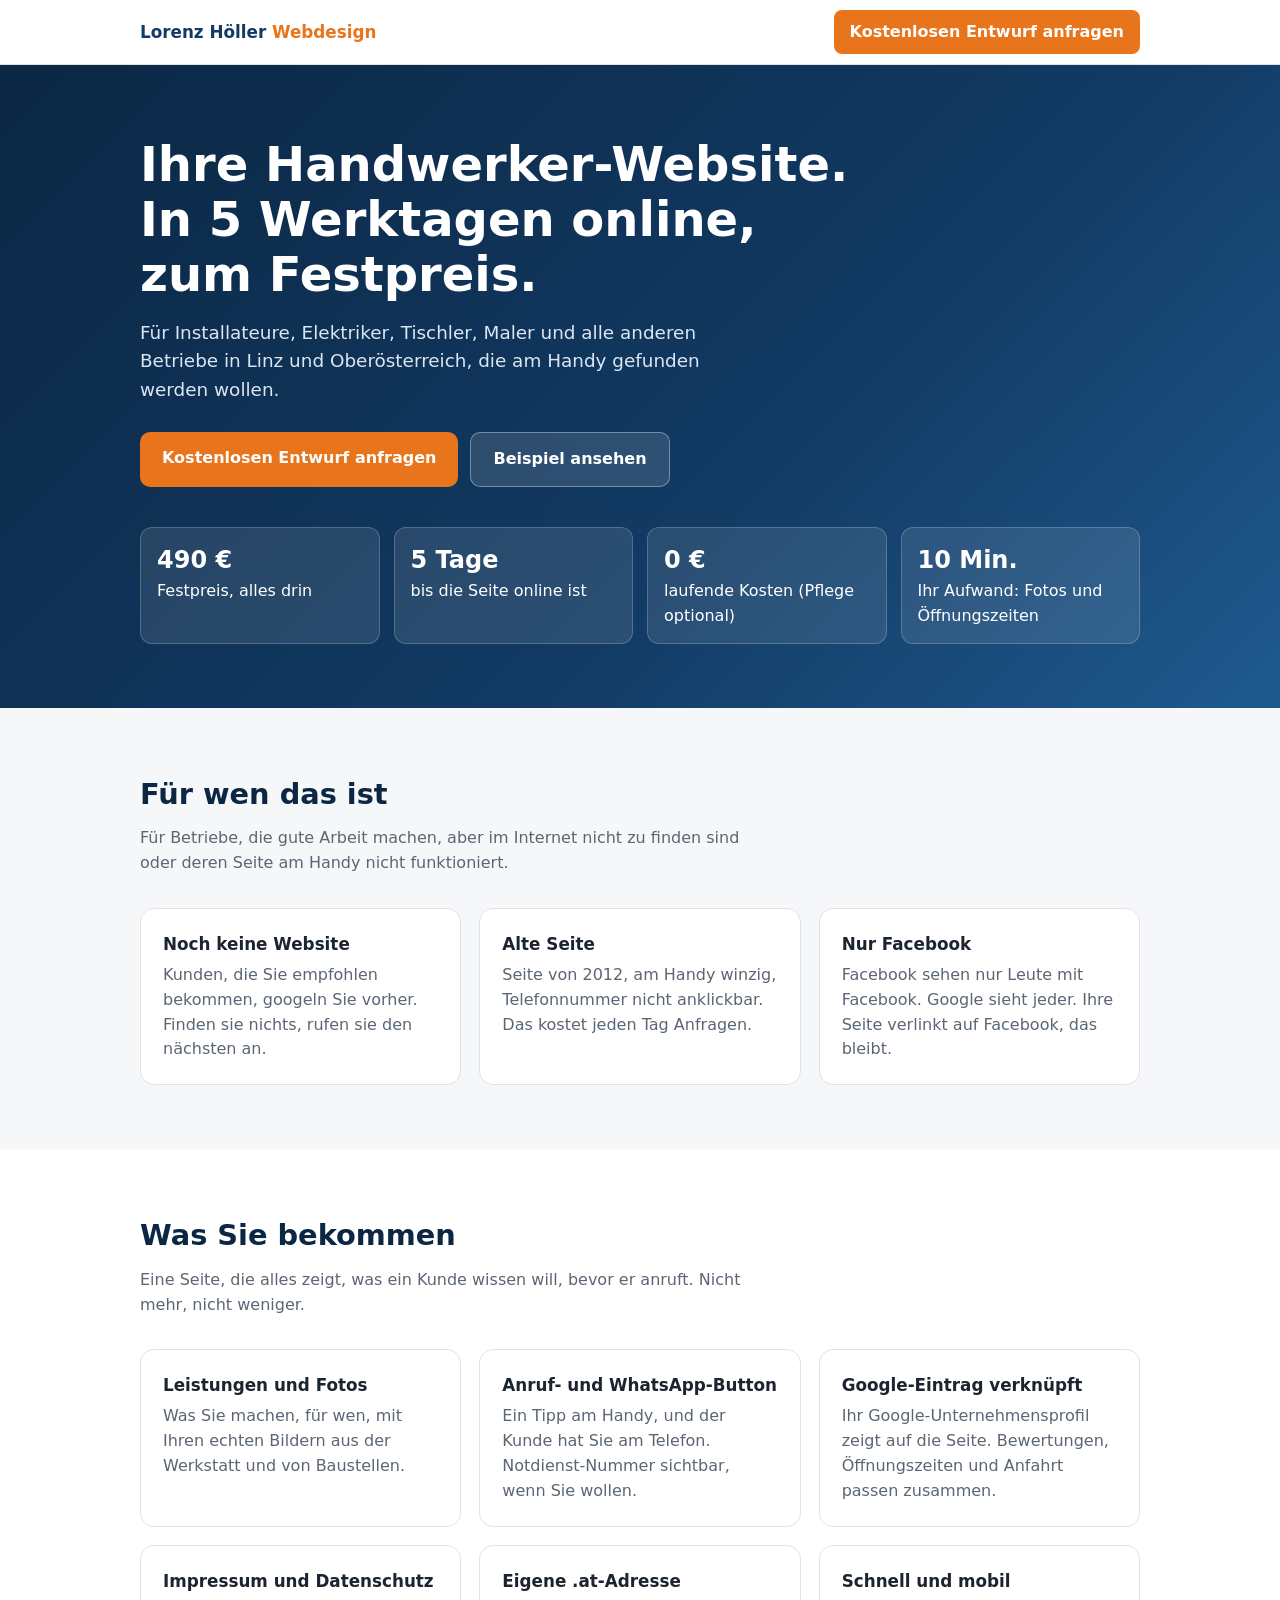
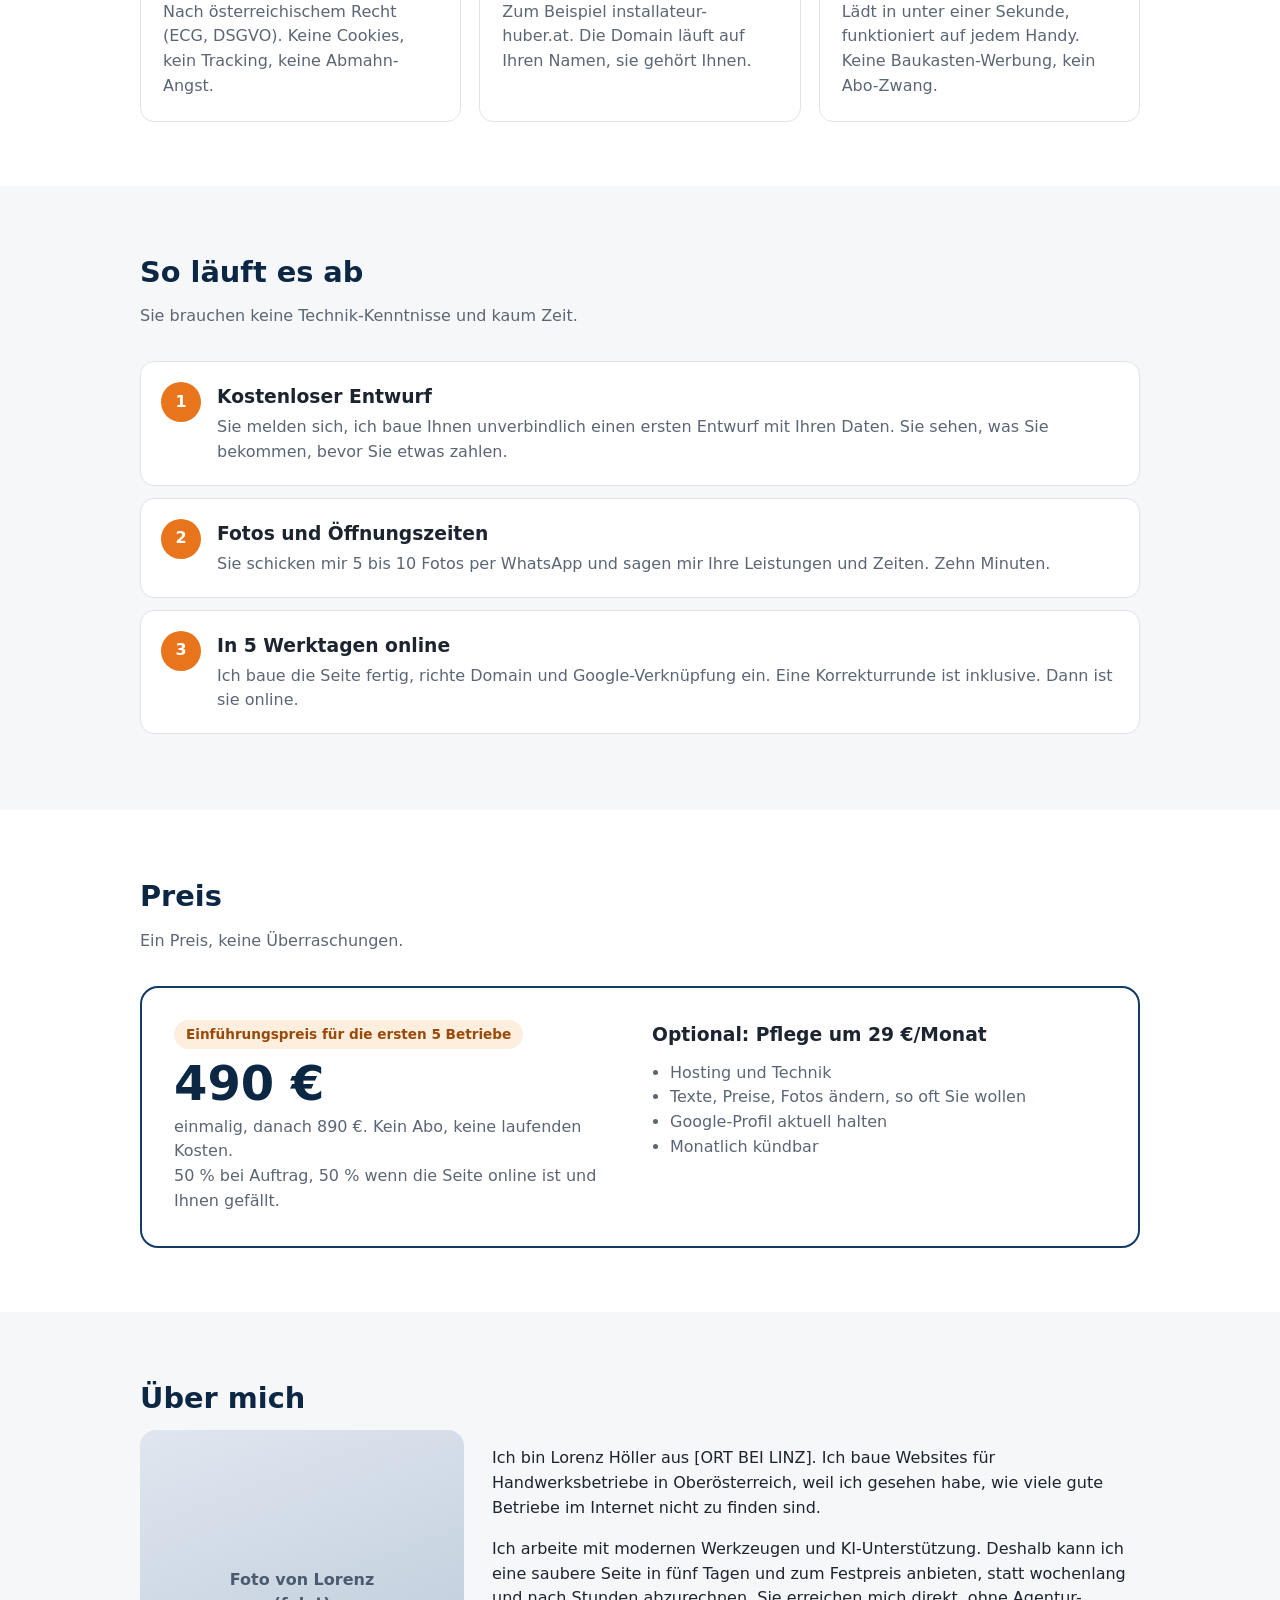
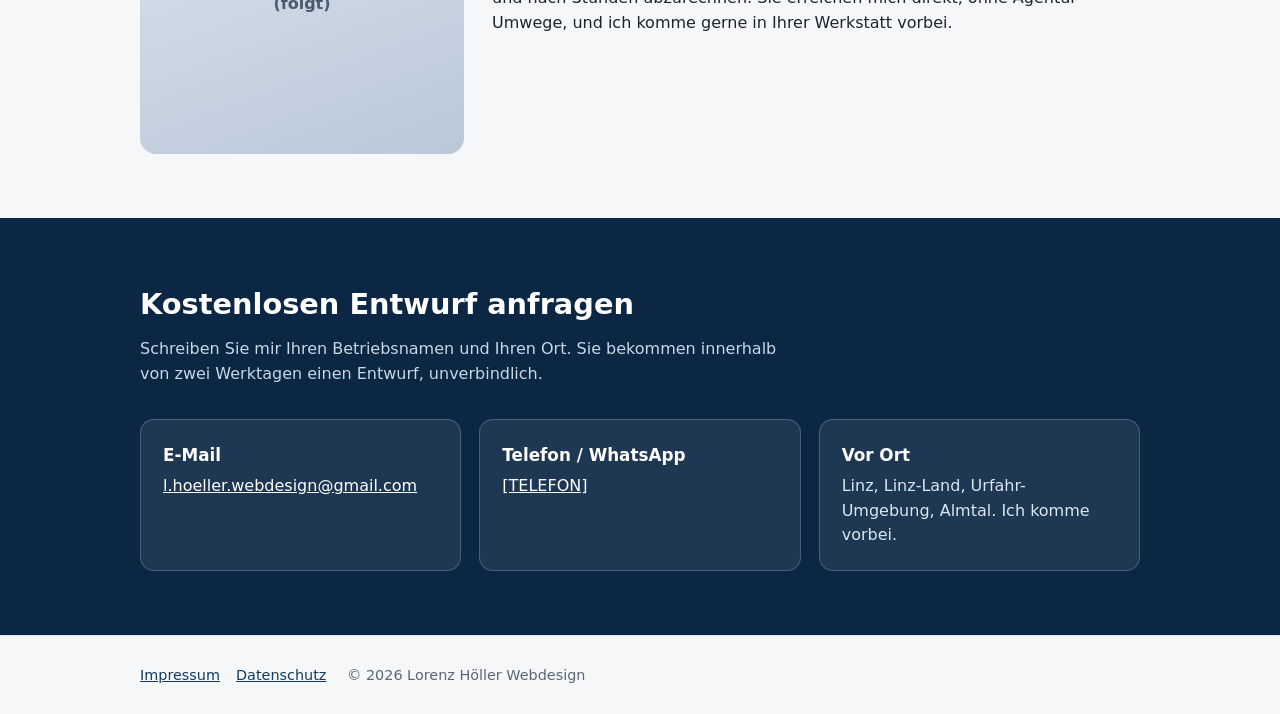
==== index.html @ 1385cad5 "Eigene Seite und Musterentwurf (Installateur) für GitHub Pages" ====
<!doctype html>
<html lang="de-AT">
<head>
<meta charset="utf-8">
<meta name="viewport" content="width=device-width, initial-scale=1">
<title>Lorenz Höller Webdesign – Websites für Handwerksbetriebe in Linz</title>
<meta name="description" content="Ihre Handwerker-Website in 5 Werktagen. Festpreis 490 €, inklusive Impressum, Datenschutz, Anruf-Button und Google-Eintrag. Linz und Oberösterreich.">
<style>
:root{--blue:#123a63;--blue-d:#0b2744;--orange:#e8741c;--bg:#f6f7f9;--ink:#1c2430;--mute:#5b6675;--line:#dfe3e8;--white:#fff}
*{box-sizing:border-box}html{scroll-behavior:smooth}
body{margin:0;font-family:system-ui,-apple-system,"Segoe UI",Roboto,Arial,sans-serif;color:var(--ink);background:var(--bg);line-height:1.55}
a{color:var(--blue)}
.wrap{max-width:1040px;margin:0 auto;padding:0 20px}
header{background:var(--white);border-bottom:1px solid var(--line);position:sticky;top:0;z-index:5}
.nav{display:flex;align-items:center;justify-content:space-between;height:64px}
.brand{font-weight:700;text-decoration:none;color:var(--blue);font-size:1.05rem}
.brand span{color:var(--orange)}
.nav a.cta{background:var(--orange);color:#fff;text-decoration:none;padding:10px 16px;border-radius:8px;font-weight:600}
.hero{background:linear-gradient(135deg,var(--blue-d),var(--blue) 60%,#1f5a8f);color:#fff;padding:72px 0 64px}
.hero h1{font-size:clamp(1.9rem,4.5vw,3rem);line-height:1.15;margin:0 0 16px;max-width:720px}
.hero p{font-size:1.15rem;max-width:620px;margin:0 0 28px;color:#dbe6f3}
.btns{display:flex;gap:12px;flex-wrap:wrap}
.btn{display:inline-block;padding:14px 22px;border-radius:10px;font-weight:600;text-decoration:none}
.btn.p{background:var(--orange);color:#fff}
.btn.s{background:rgba(255,255,255,.12);color:#fff;border:1px solid rgba(255,255,255,.35)}
.facts{display:grid;grid-template-columns:repeat(auto-fit,minmax(150px,1fr));gap:14px;margin-top:40px}
.fact{background:rgba(255,255,255,.1);border:1px solid rgba(255,255,255,.2);border-radius:12px;padding:14px 16px}
.fact b{display:block;font-size:1.5rem}
section{padding:64px 0}
section h2{font-size:1.8rem;margin:0 0 10px;color:var(--blue-d)}
.lead{color:var(--mute);margin:0 0 32px;max-width:640px}
.grid{display:grid;grid-template-columns:repeat(auto-fit,minmax(240px,1fr));gap:18px}
.card{background:var(--white);border:1px solid var(--line);border-radius:14px;padding:22px}
.card h3{margin:0 0 6px;font-size:1.05rem}
.card p{margin:0;color:var(--mute)}
.steps{counter-reset:s}
.step{display:flex;gap:16px;align-items:flex-start;background:var(--white);border:1px solid var(--line);border-radius:14px;padding:20px;margin-bottom:12px}
.step::before{counter-increment:s;content:counter(s);flex:0 0 40px;height:40px;border-radius:50%;background:var(--orange);color:#fff;font-weight:700;display:grid;place-items:center}
.step h3{margin:0 0 4px}.step p{margin:0;color:var(--mute)}
.price{background:var(--white);border:2px solid var(--blue);border-radius:18px;padding:32px;display:grid;gap:24px;grid-template-columns:1fr 1fr}
.price .big{font-size:3rem;font-weight:800;color:var(--blue-d);line-height:1}
.price ul{margin:12px 0 0;padding-left:18px;color:var(--mute)}
.badge{display:inline-block;background:#fdeedd;color:#9a4a08;font-weight:600;border-radius:999px;padding:4px 12px;font-size:.85rem;margin-bottom:10px}
.about{display:grid;grid-template-columns:1fr 2fr;gap:28px;align-items:start}
.portrait{aspect-ratio:1;border-radius:16px;background:linear-gradient(160deg,#dfe6ef,#b9c7d8);display:grid;place-items:center;color:#4a5b70;font-weight:600;text-align:center;padding:12px}
.contact{background:var(--blue-d);color:#fff}
.contact h2{color:#fff}
.contact .lead{color:#c9d7e6}
.contact .grid a{color:#fff}
.contact .card{background:rgba(255,255,255,.08);border-color:rgba(255,255,255,.2)}
.contact .card p{color:#dbe6f3}
footer{padding:28px 0;color:var(--mute);font-size:.9rem;border-top:1px solid var(--line)}
footer a{margin-right:16px}
@media (max-width:720px){.price,.about{grid-template-columns:1fr}.nav a.cta{display:none}}
</style>
</head>
<body>
<header><div class="wrap nav">
  <a class="brand" href="#">Lorenz Höller <span>Webdesign</span></a>
  <a class="cta" href="#kontakt">Kostenlosen Entwurf anfragen</a>
</div></header>

<div class="hero"><div class="wrap">
  <h1>Ihre Handwerker-Website. In 5 Werktagen online, zum Festpreis.</h1>
  <p>Für Installateure, Elektriker, Tischler, Maler und alle anderen Betriebe in Linz und Oberösterreich, die am Handy gefunden werden wollen.</p>
  <div class="btns">
    <a class="btn p" href="#kontakt">Kostenlosen Entwurf anfragen</a>
    <a class="btn s" href="entwuerfe/musterbetrieb/">Beispiel ansehen</a>
  </div>
  <div class="facts">
    <div class="fact"><b>490 €</b>Festpreis, alles drin</div>
    <div class="fact"><b>5 Tage</b>bis die Seite online ist</div>
    <div class="fact"><b>0 €</b>laufende Kosten (Pflege optional)</div>
    <div class="fact"><b>10 Min.</b>Ihr Aufwand: Fotos und Öffnungszeiten</div>
  </div>
</div></div>

<section id="fuer-wen"><div class="wrap">
  <h2>Für wen das ist</h2>
  <p class="lead">Für Betriebe, die gute Arbeit machen, aber im Internet nicht zu finden sind oder deren Seite am Handy nicht funktioniert.</p>
  <div class="grid">
    <div class="card"><h3>Noch keine Website</h3><p>Kunden, die Sie empfohlen bekommen, googeln Sie vorher. Finden sie nichts, rufen sie den nächsten an.</p></div>
    <div class="card"><h3>Alte Seite</h3><p>Seite von 2012, am Handy winzig, Telefonnummer nicht anklickbar. Das kostet jeden Tag Anfragen.</p></div>
    <div class="card"><h3>Nur Facebook</h3><p>Facebook sehen nur Leute mit Facebook. Google sieht jeder. Ihre Seite verlinkt auf Facebook, das bleibt.</p></div>
  </div>
</div></section>

<section id="leistung" style="background:var(--white)"><div class="wrap">
  <h2>Was Sie bekommen</h2>
  <p class="lead">Eine Seite, die alles zeigt, was ein Kunde wissen will, bevor er anruft. Nicht mehr, nicht weniger.</p>
  <div class="grid">
    <div class="card"><h3>Leistungen und Fotos</h3><p>Was Sie machen, für wen, mit Ihren echten Bildern aus der Werkstatt und von Baustellen.</p></div>
    <div class="card"><h3>Anruf- und WhatsApp-Button</h3><p>Ein Tipp am Handy, und der Kunde hat Sie am Telefon. Notdienst-Nummer sichtbar, wenn Sie wollen.</p></div>
    <div class="card"><h3>Google-Eintrag verknüpft</h3><p>Ihr Google-Unternehmensprofil zeigt auf die Seite. Bewertungen, Öffnungszeiten und Anfahrt passen zusammen.</p></div>
    <div class="card"><h3>Impressum und Datenschutz</h3><p>Nach österreichischem Recht (ECG, DSGVO). Keine Cookies, kein Tracking, keine Abmahn-Angst.</p></div>
    <div class="card"><h3>Eigene .at-Adresse</h3><p>Zum Beispiel installateur-huber.at. Die Domain läuft auf Ihren Namen, sie gehört Ihnen.</p></div>
    <div class="card"><h3>Schnell und mobil</h3><p>Lädt in unter einer Sekunde, funktioniert auf jedem Handy. Keine Baukasten-Werbung, kein Abo-Zwang.</p></div>
  </div>
</div></section>

<section id="ablauf"><div class="wrap">
  <h2>So läuft es ab</h2>
  <p class="lead">Sie brauchen keine Technik-Kenntnisse und kaum Zeit.</p>
  <div class="steps">
    <div class="step"><div><h3>Kostenloser Entwurf</h3><p>Sie melden sich, ich baue Ihnen unverbindlich einen ersten Entwurf mit Ihren Daten. Sie sehen, was Sie bekommen, bevor Sie etwas zahlen.</p></div></div>
    <div class="step"><div><h3>Fotos und Öffnungszeiten</h3><p>Sie schicken mir 5 bis 10 Fotos per WhatsApp und sagen mir Ihre Leistungen und Zeiten. Zehn Minuten.</p></div></div>
    <div class="step"><div><h3>In 5 Werktagen online</h3><p>Ich baue die Seite fertig, richte Domain und Google-Verknüpfung ein. Eine Korrekturrunde ist inklusive. Dann ist sie online.</p></div></div>
  </div>
</div></section>

<section id="preis" style="background:var(--white)"><div class="wrap">
  <h2>Preis</h2>
  <p class="lead">Ein Preis, keine Überraschungen.</p>
  <div class="price">
    <div>
      <span class="badge">Einführungspreis für die ersten 5 Betriebe</span>
      <div class="big">490 €</div>
      <p style="color:var(--mute);margin:8px 0 0">einmalig, danach 890 €. Kein Abo, keine laufenden Kosten.<br>50 % bei Auftrag, 50 % wenn die Seite online ist und Ihnen gefällt.</p>
    </div>
    <div>
      <h3 style="margin:0">Optional: Pflege um 29 €/Monat</h3>
      <ul>
        <li>Hosting und Technik</li>
        <li>Texte, Preise, Fotos ändern, so oft Sie wollen</li>
        <li>Google-Profil aktuell halten</li>
        <li>Monatlich kündbar</li>
      </ul>
    </div>
  </div>
</div></section>

<section id="ueber"><div class="wrap">
  <h2>Über mich</h2>
  <div class="about">
    <div class="portrait">Foto von Lorenz<br>(folgt)</div>
    <div>
      <p>Ich bin Lorenz Höller aus [ORT BEI LINZ]. Ich baue Websites für Handwerksbetriebe in Oberösterreich, weil ich gesehen habe, wie viele gute Betriebe im Internet nicht zu finden sind.</p>
      <p>Ich arbeite mit modernen Werkzeugen und KI-Unterstützung. Deshalb kann ich eine saubere Seite in fünf Tagen und zum Festpreis anbieten, statt wochenlang und nach Stunden abzurechnen. Sie erreichen mich direkt, ohne Agentur-Umwege, und ich komme gerne in Ihrer Werkstatt vorbei.</p>
    </div>
  </div>
</div></section>

<section id="kontakt" class="contact"><div class="wrap">
  <h2>Kostenlosen Entwurf anfragen</h2>
  <p class="lead">Schreiben Sie mir Ihren Betriebsnamen und Ihren Ort. Sie bekommen innerhalb von zwei Werktagen einen Entwurf, unverbindlich.</p>
  <div class="grid">
    <div class="card"><h3>E-Mail</h3><p><a href="mailto:l.hoeller.webdesign@gmail.com">l.hoeller.webdesign@gmail.com</a></p></div>
    <div class="card"><h3>Telefon / WhatsApp</h3><p><a href="tel:[TELEFON]">[TELEFON]</a></p></div>
    <div class="card"><h3>Vor Ort</h3><p>Linz, Linz-Land, Urfahr-Umgebung, Almtal. Ich komme vorbei.</p></div>
  </div>
</div></section>

<footer><div class="wrap">
  <a href="impressum.html">Impressum</a><a href="datenschutz.html">Datenschutz</a>
  <span>© 2026 Lorenz Höller Webdesign</span>
</div></footer>
</body>
</html>
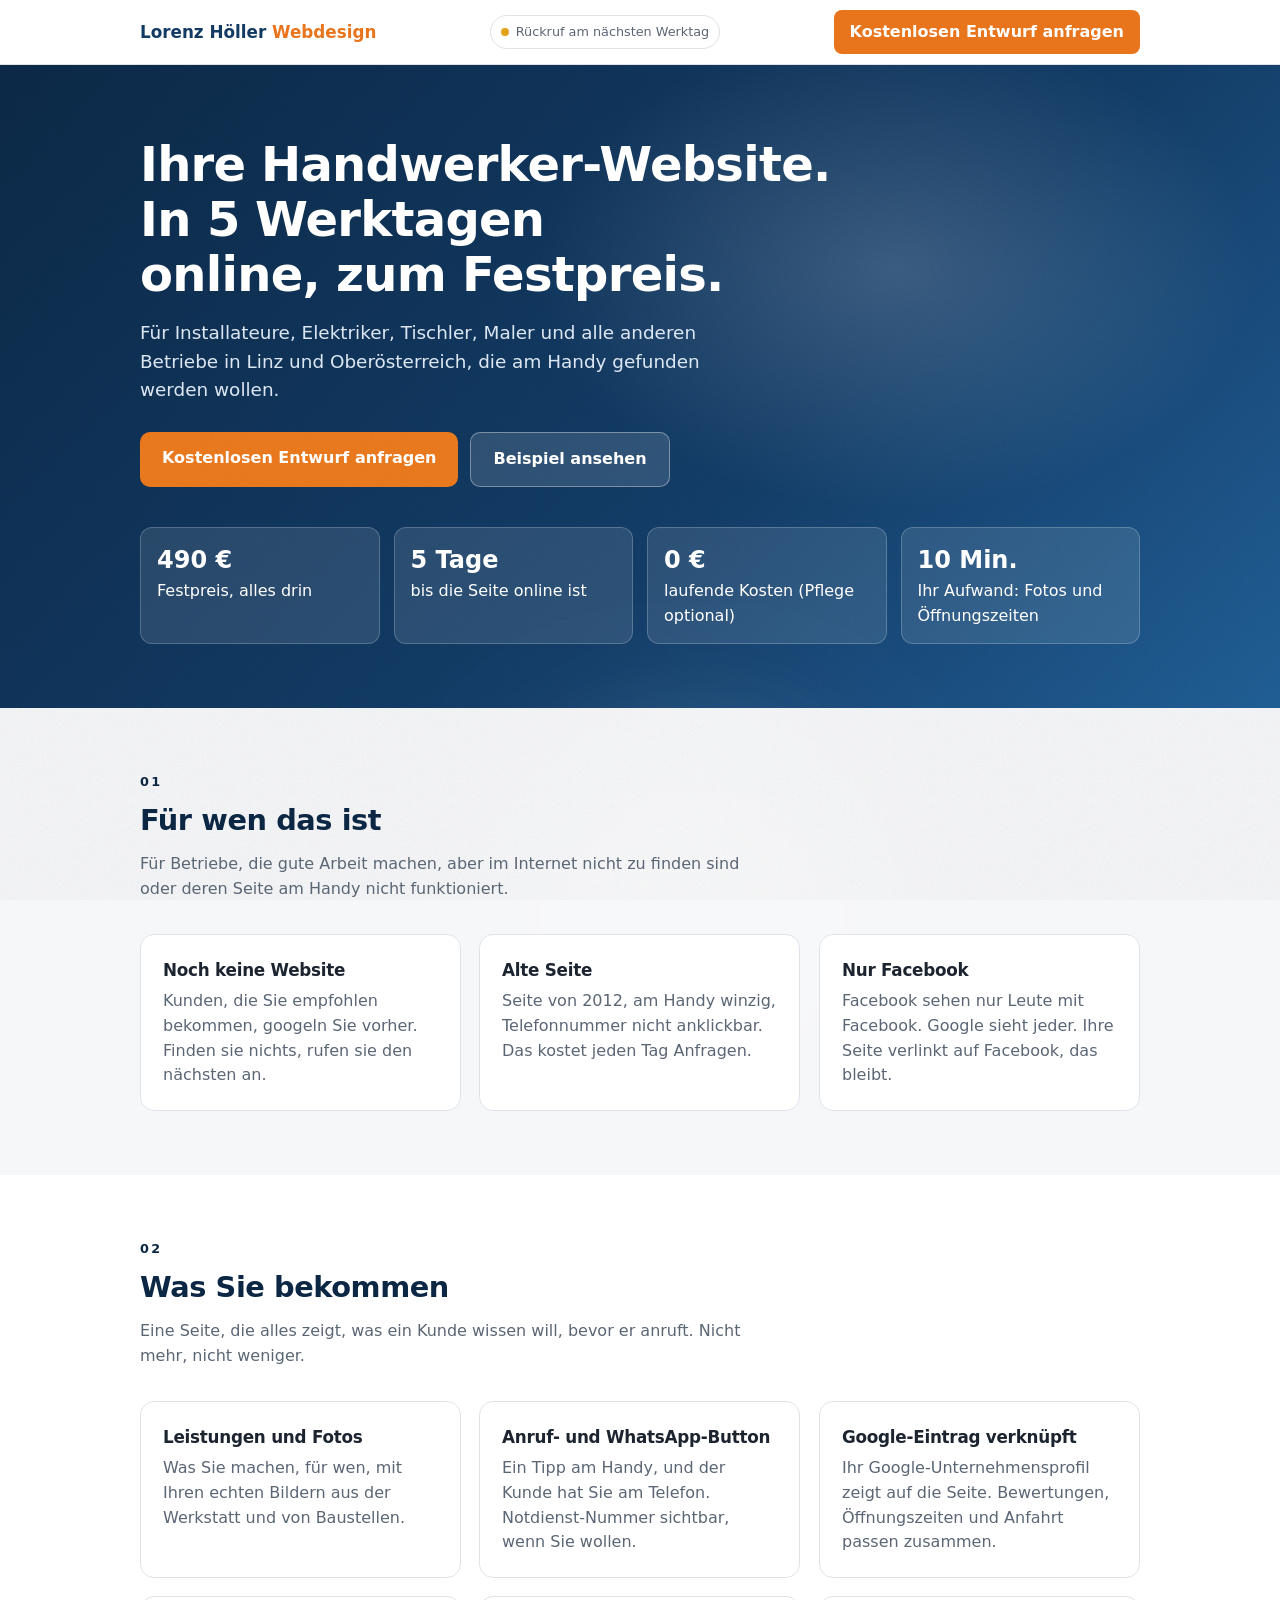
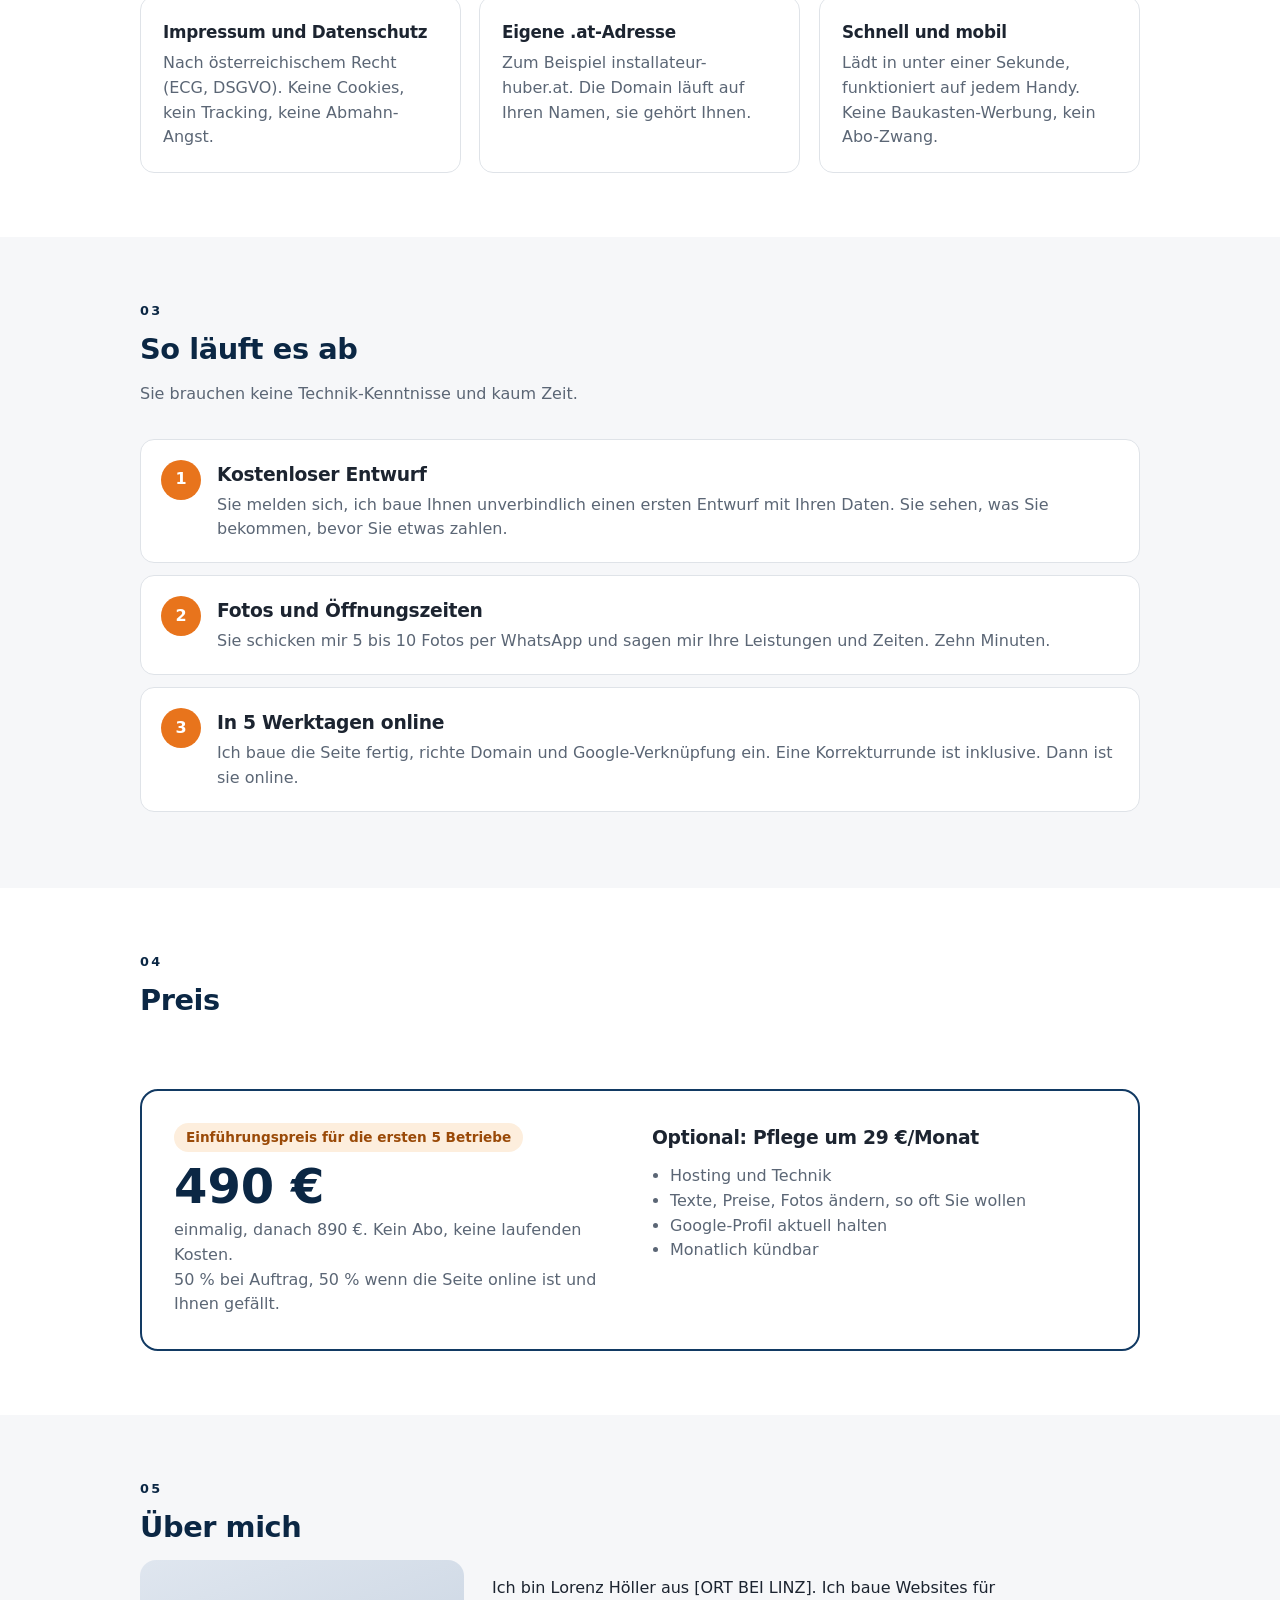
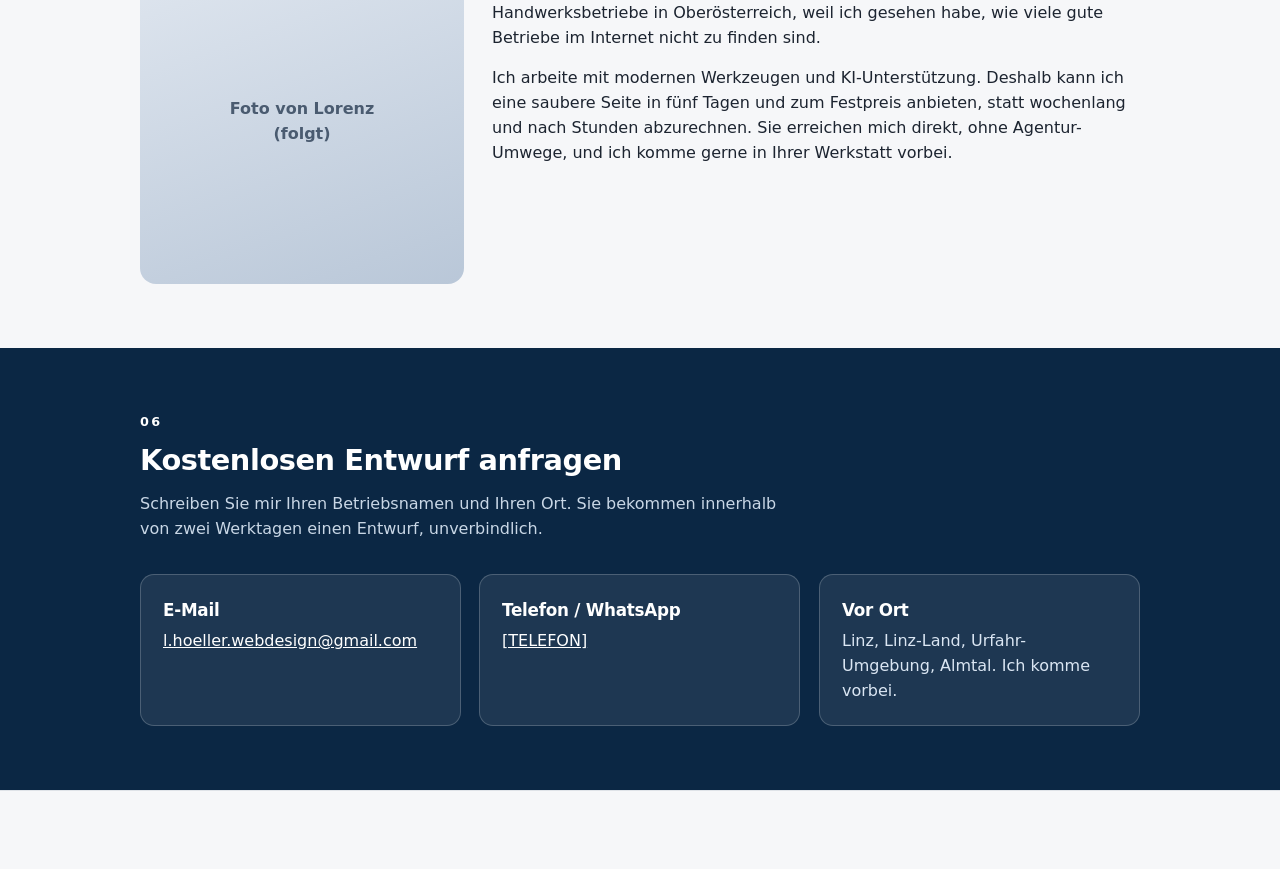
==== commit b330ae5b: "Showroom je Gewerk, Präsentations-Übergänge, Lichtbox, Richtpreis-Rechner, Terminanfrage, Ablauf, Ic" ====
--- a/index.html
+++ b/index.html
@@ -53,8 +53,9 @@
 footer a{margin-right:16px}
 @media (max-width:720px){.price,.about{grid-template-columns:1fr}.nav a.cta{display:none}}
 </style>
+<link rel="stylesheet" href="assets/site.css">
 </head>
-<body>
+<body data-gewerk="" data-email="l.hoeller.webdesign@gmail.com" data-tel="">
 <header><div class="wrap nav">
   <a class="brand" href="#">Lorenz Höller <span>Webdesign</span></a>
   <a class="cta" href="#kontakt">Kostenlosen Entwurf anfragen</a>
@@ -154,5 +155,6 @@
   <a href="impressum.html">Impressum</a><a href="datenschutz.html">Datenschutz</a>
   <span>© 2026 Lorenz Höller Webdesign</span>
 </div></footer>
+<script src="assets/site.js" defer></script>
 </body>
 </html>
--- a/assets/site.css
+++ b/assets/site.css
@@ -0,0 +1,254 @@
+/* Gemeinsame Erweiterungen für alle Entwürfe: Präsentations-Übergänge, Showroom, Lichtbox, Rechner, Terminanfrage, Ablauf.
+   Baut auf den Variablen der Seite auf (--c1, --c2, --acc, --ink, --mute, --line, --bg). */
+
+:root { --ease: cubic-bezier(.2, .8, .2, 1); --shadow: 0 20px 60px -30px rgba(10, 20, 40, .45); }
+body { counter-reset: sec; }
+h1, h2, h3 { letter-spacing: -.015em; }
+h2 { font-size: clamp(1.7rem, 3.4vw, 2.4rem); }
+
+/* Abschnittsnummern wie in einer Präsentation */
+section .wrap > h2:not(.kicker2 + h2)::before { counter-increment: sec; content: counter(sec, decimal-leading-zero); display: block; font-size: .8rem; font-weight: 700; letter-spacing: .18em; color: var(--acc); margin-bottom: 6px; }
+.kicker2 { display: inline-block; font-size: .78rem; font-weight: 700; letter-spacing: .18em; text-transform: uppercase; color: var(--acc); margin-bottom: 4px; }
+.kicker2::before { counter-increment: sec; content: counter(sec, decimal-leading-zero) " · "; }
+
+/* Fortschritt oben */
+.progress { position: fixed; top: 0; left: 0; height: 3px; width: 0; background: linear-gradient(90deg, var(--acc), var(--c1)); z-index: 50; transition: width .1s linear; }
+
+/* Kopfzeile */
+header { transition: box-shadow .3s, background .3s; }
+header.scrolled { box-shadow: 0 10px 30px -20px rgba(0, 0, 0, .35); background: rgba(255, 255, 255, .92); backdrop-filter: blur(10px); }
+.open-pill { display: inline-flex; align-items: center; gap: 7px; font-size: .8rem; color: var(--mute); padding: 6px 10px; border: 1px solid var(--line); border-radius: 999px; white-space: nowrap; }
+.open-pill i { width: 8px; height: 8px; border-radius: 50%; background: #2f8f5a; box-shadow: 0 0 0 0 rgba(47, 143, 90, .5); animation: pill 2s infinite; }
+.open-pill.off i { background: #e0a21b; animation: none; }
+@keyframes pill { 0% { box-shadow: 0 0 0 0 rgba(47, 143, 90, .5); } 70% { box-shadow: 0 0 0 8px rgba(47, 143, 90, 0); } 100% { box-shadow: 0 0 0 0 rgba(47, 143, 90, 0); } }
+@media (max-width: 720px) { .open-pill { display: none; } }
+
+/* Hero: Körnung, Lichtflecken, Spotlight */
+.hero { isolation: isolate; }
+.hero::before { content: ""; position: absolute; inset: 0; z-index: 0; pointer-events: none; background: radial-gradient(600px 400px at var(--mx, 70%) var(--my, 30%), rgba(255, 255, 255, .16), transparent 60%); transition: background-position .2s; }
+.hero::after { content: ""; position: absolute; inset: 0; z-index: 0; pointer-events: none; opacity: .18; mix-blend-mode: overlay; background-image: url("data:image/svg+xml;utf8,<svg xmlns='http://www.w3.org/2000/svg' width='160' height='160'><filter id='n'><feTurbulence type='fractalNoise' baseFrequency='.9' numOctaves='2' stitchTiles='stitch'/></filter><rect width='160' height='160' filter='url(%23n)' opacity='.9'/></svg>"); }
+.hero .blob { position: absolute; z-index: 0; border-radius: 50%; filter: blur(60px); opacity: .35; pointer-events: none; mix-blend-mode: screen; animation: blob 18s ease-in-out infinite alternate; }
+.hero .blob.b1 { width: 420px; height: 420px; right: -120px; top: -140px; background: var(--acc); }
+.hero .blob.b2 { width: 360px; height: 360px; left: 40%; bottom: -200px; background: #fff; opacity: .18; animation-delay: -8s; }
+@keyframes blob { from { transform: translate(0, 0) scale(1); } to { transform: translate(-60px, 40px) scale(1.15); } }
+.hero .wrap { z-index: 1; transform: translateY(calc(var(--py, 0px) * .25)); }
+.hero h1 { text-wrap: balance; }
+
+/* Laufband mit Leistungen */
+.ticker { overflow: hidden; background: var(--c2); color: #fff; border-top: 1px solid rgba(255, 255, 255, .12); white-space: nowrap; font-size: .9rem; letter-spacing: .06em; text-transform: uppercase; }
+.ticker > div { display: inline-flex; gap: 0; padding: 12px 0; animation: ticker 40s linear infinite; }
+.ticker span { padding: 0 28px; position: relative; }
+.ticker span::after { content: "•"; position: absolute; right: -6px; color: var(--acc); }
+@keyframes ticker { to { transform: translateX(-50%); } }
+
+/* Erscheinen beim Scrollen, vier Übergangsarten wie in einer Präsentation */
+.rv { opacity: 0; transition: opacity .9s var(--ease), transform .9s var(--ease), clip-path .9s var(--ease); transition-delay: calc(var(--i, 0) * 90ms); will-change: opacity, transform; }
+.rv-up { transform: translateY(34px); }
+.rv-left { transform: translateX(-40px); }
+.rv-right { transform: translateX(40px); }
+.rv-zoom { transform: scale(.92); }
+.rv-wipe { clip-path: inset(0 100% 0 0); opacity: 1; }
+.rv.in { opacity: 1; transform: none; clip-path: inset(0 0 0 0); }
+
+/* Punkte-Navigation rechts, Tastatur Pfeil hoch/runter springt zwischen Abschnitten */
+.dots { position: fixed; right: 18px; top: 50%; transform: translateY(-50%); display: flex; flex-direction: column; gap: 10px; z-index: 40; }
+.dots button { width: 12px; height: 12px; border-radius: 50%; border: 2px solid var(--c1); background: transparent; padding: 0; cursor: pointer; position: relative; transition: transform .3s var(--ease), background .3s; }
+.dots button.active { background: var(--c1); transform: scale(1.35); }
+.dots button span { position: absolute; right: 22px; top: 50%; transform: translateY(-50%); white-space: nowrap; font-size: .75rem; background: var(--c2); color: #fff; padding: 4px 8px; border-radius: 6px; opacity: 0; pointer-events: none; transition: opacity .2s; }
+.dots button:hover span { opacity: 1; }
+@media (max-width: 1100px) { .dots { display: none; } }
+
+/* Karten mit Neigung, Zahlen */
+.grid .card { transition: transform .4s var(--ease), box-shadow .4s var(--ease); transform-style: preserve-3d; }
+.grid .card:hover { box-shadow: var(--shadow); }
+.ico { transition: transform .4s var(--ease); }
+.grid .card:hover .ico { transform: translateZ(30px) rotate(-6deg); }
+
+/* Fotos: Lichtbox */
+.photos figure { cursor: zoom-in; transition: transform .4s var(--ease), box-shadow .4s var(--ease); }
+.photos figure:hover { transform: translateY(-4px); box-shadow: var(--shadow); }
+.photos img { transition: transform .8s var(--ease); }
+.photos figure:hover img { transform: scale(1.06); }
+.lb { position: fixed; inset: 0; z-index: 100; background: rgba(12, 16, 24, .92); display: flex; align-items: center; justify-content: center; flex-direction: column; opacity: 0; pointer-events: none; transition: opacity .3s; }
+.lb.on { opacity: 1; pointer-events: auto; }
+.lb img { max-width: min(92vw, 1200px); max-height: 78vh; border-radius: 12px; box-shadow: 0 30px 80px rgba(0, 0, 0, .6); transform: scale(.96); transition: transform .4s var(--ease); }
+.lb.on img { transform: scale(1); }
+.lb figcaption { color: #fff; margin-top: 14px; font-size: .95rem; opacity: .85; text-align: center; padding: 0 20px; }
+.lb button { position: absolute; background: rgba(255, 255, 255, .12); color: #fff; border: 0; width: 48px; height: 48px; border-radius: 50%; font-size: 1.5rem; cursor: pointer; display: grid; place-items: center; }
+.lb .lb-x { top: 18px; right: 18px; }
+.lb .lb-p { left: 14px; top: 50%; transform: translateY(-50%); }
+.lb .lb-n { right: 14px; top: 50%; transform: translateY(-50%); }
+.lb .lb-c { position: absolute; bottom: 18px; left: 50%; transform: translateX(-50%); color: #fff; opacity: .6; font-size: .8rem; }
+
+/* Showroom */
+.sr { background: #fff; }
+.sr-tabs { display: flex; gap: 8px; flex-wrap: wrap; margin: 0 0 16px; }
+.sr-tab { border: 1px solid var(--line); background: #fff; color: var(--ink); padding: 10px 16px; border-radius: 999px; font-weight: 700; cursor: pointer; font: inherit; font-weight: 700; transition: background .3s, color .3s, transform .3s var(--ease); }
+.sr-tab:hover { transform: translateY(-2px); }
+.sr-tab[aria-selected="true"] { background: var(--c2); color: #fff; border-color: var(--c2); }
+.sr-body { display: grid; grid-template-columns: minmax(0, 1fr) 0; gap: 0; transition: grid-template-columns .5s var(--ease), gap .5s var(--ease); align-items: start; }
+.sr-open .sr-body { grid-template-columns: minmax(0, 1fr) 340px; gap: 18px; }
+.sr-stagecol { min-width: 0; }
+.sr-toolbar { display: flex; gap: 18px; flex-wrap: wrap; align-items: center; margin-bottom: 10px; }
+.sr-toolbar[hidden] { display: none; }
+.sr-stage-wrap { position: relative; aspect-ratio: 1000 / 600; border-radius: 18px; overflow: hidden; background: #e9edf1; box-shadow: var(--shadow); perspective: 1200px; }
+.sr-stage { position: absolute; inset: 0; backface-visibility: hidden; }
+.sr-stage svg { width: 100%; height: 100%; display: block; }
+.sr-hint { position: absolute; left: 14px; bottom: 12px; z-index: 3; background: rgba(27, 34, 44, .75); color: #fff; font-size: .78rem; padding: 6px 10px; border-radius: 8px; pointer-events: none; backdrop-filter: blur(6px); }
+.sr-open .sr-hint { display: none; }
+
+/* Übergänge zwischen den Reitern */
+.in-push { animation: inpush .8s var(--ease) both; } .out-push { animation: outpush .8s var(--ease) both; }
+[data-dir="-1"].in-push { animation-name: inpushr; } [data-dir="-1"].out-push { animation-name: outpushr; }
+@keyframes inpush { from { transform: translateX(100%); } to { transform: none; } }
+@keyframes outpush { to { transform: translateX(-100%); } }
+@keyframes inpushr { from { transform: translateX(-100%); } to { transform: none; } }
+@keyframes outpushr { to { transform: translateX(100%); } }
+.in-wipe { animation: inwipe .8s var(--ease) both; z-index: 2; } .out-wipe { animation: outwipe .8s var(--ease) both; }
+@keyframes inwipe { from { clip-path: inset(0 100% 0 0); } to { clip-path: inset(0); } }
+@keyframes outwipe { to { opacity: .4; transform: scale(.96); } }
+.in-zoom { animation: inzoom .8s var(--ease) both; } .out-zoom { animation: outzoom .8s var(--ease) both; }
+@keyframes inzoom { from { opacity: 0; transform: scale(.7); } to { opacity: 1; transform: none; } }
+@keyframes outzoom { to { opacity: 0; transform: scale(1.25); } }
+.in-flip { animation: inflip .8s var(--ease) both; } .out-flip { animation: outflip .8s var(--ease) both; }
+@keyframes inflip { from { opacity: 0; transform: rotateY(70deg); } to { opacity: 1; transform: none; } }
+@keyframes outflip { to { opacity: 0; transform: rotateY(-70deg); } }
+.in-fade { animation: infade .7s both; } .out-fade { animation: outfade .7s both; }
+@keyframes infade { from { opacity: 0; } to { opacity: 1; } }
+@keyframes outfade { to { opacity: 0; } }
+
+/* Hotspots und Marker im SVG */
+.sr-hs { cursor: pointer; transition: filter .3s; }
+.sr-hs:hover { filter: drop-shadow(0 0 8px rgba(224, 122, 31, .7)); }
+.sr-act { cursor: pointer; }
+.sr-marker { cursor: pointer; }
+.sr-marker .dot { fill: #fff; stroke: var(--acc); stroke-width: 4; }
+.sr-marker .pulse { fill: var(--acc); opacity: .45; transform-box: fill-box; transform-origin: center; animation: srpulse 1.8s ease-out infinite; }
+.sr-marker.active .pulse { animation: none; opacity: .2; }
+.sr-marker.active .dot { fill: var(--acc); stroke: #fff; }
+@keyframes srpulse { 0% { transform: scale(.4); opacity: .6; } 100% { transform: scale(1.6); opacity: 0; } }
+@media (max-width: 600px) { .sr-marker .dot { r: 13; stroke-width: 5; } .sr-marker .pulse { r: 26; } }
+.sr-door { transition: transform .7s var(--ease); }
+.rain line { stroke-dasharray: 10 18; animation: srdash .45s linear infinite; }
+@keyframes srdash { to { stroke-dashoffset: -28; } }
+.flow { stroke-dasharray: 12 10; animation: srflow 1s linear infinite; }
+.flow.rev { animation-direction: reverse; }
+@keyframes srflow { to { stroke-dashoffset: -22; } }
+.spin { transform-box: fill-box; transform-origin: center; animation: srspin var(--spd, 1s) linear infinite; }
+@keyframes srspin { to { transform: rotate(360deg); } }
+.shimmer path { animation: srshim 1.6s ease-in-out infinite; transform-box: fill-box; transform-origin: bottom; }
+.shimmer path:nth-child(2) { animation-delay: .4s; } .shimmer path:nth-child(3) { animation-delay: .8s; }
+@keyframes srshim { 0%, 100% { opacity: .2; transform: translateY(0); } 50% { opacity: .9; transform: translateY(-10px); } }
+.ripple { animation: srrip 1.4s ease-out infinite; transform-box: fill-box; transform-origin: center; }
+.ripple.r2 { animation-delay: .7s; }
+@keyframes srrip { from { transform: scale(.3); opacity: .9; } to { transform: scale(3); opacity: 0; } }
+.wave { animation: srwave 3s ease-in-out infinite alternate; }
+@keyframes srwave { to { transform: translateX(-30px); } }
+.shake { animation: srshake .3s linear infinite; transform-box: fill-box; transform-origin: center; }
+@keyframes srshake { 0%, 100% { transform: translateX(-2px); } 50% { transform: translateX(2px); } }
+#dr-level { transition: height 6s linear, y 6s linear; }
+#dr-level.fill { height: 70px; y: 444px; }
+#ml-wipe.wiping { animation: srwipe 1.4s var(--ease) both; }
+@keyframes srwipe { from { transform: scaleX(0); } to { transform: scaleX(1); } }
+#ml-roller.rolling { animation: srroll 1.4s var(--ease) both; }
+@keyframes srroll { from { transform: translateX(-480px); } to { transform: translateX(480px); } }
+
+/* Detailtafel */
+.sr-panel { background: var(--bg); border: 1px solid var(--line); border-radius: 18px; padding: 22px; position: relative; animation: infade .4s both; }
+.sr-panel[hidden] { display: none; }
+.sr-close { position: absolute; top: 10px; right: 10px; width: 36px; height: 36px; border-radius: 50%; border: 1px solid var(--line); background: #fff; font-size: 1.3rem; cursor: pointer; line-height: 1; }
+.sr-kicker { font-size: .75rem; font-weight: 700; letter-spacing: .16em; text-transform: uppercase; color: var(--acc); }
+.sr-panel h3 { margin: 4px 0 8px; font-size: 1.2rem; padding-right: 36px; }
+.sr-panel p { margin: 0 0 14px; color: var(--mute); font-size: .95rem; }
+.sr-opt { margin-bottom: 14px; }
+.sr-opt label { display: block; font-size: .8rem; font-weight: 700; color: var(--ink); margin-bottom: 6px; }
+.sr-opt output { font-weight: 500; color: var(--mute); }
+.sr-choices { display: flex; flex-wrap: wrap; gap: 6px; }
+.sr-choice { border: 1px solid var(--line); background: #fff; padding: 7px 11px; border-radius: 9px; font: inherit; font-size: .85rem; cursor: pointer; display: inline-flex; align-items: center; gap: 7px; transition: background .2s, color .2s, border-color .2s; }
+.sr-choice i { width: 16px; height: 16px; border-radius: 50%; border: 1px solid rgba(0, 0, 0, .15); display: inline-block; }
+.sr-choice.active { background: var(--c2); color: #fff; border-color: var(--c2); }
+.sr-opt-toggle { display: flex; align-items: center; gap: 10px; }
+.sr-opt-toggle label { margin: 0; cursor: pointer; }
+.sr-switch { width: 44px; height: 26px; border-radius: 999px; border: 0; background: #c9ced6; position: relative; cursor: pointer; padding: 0; transition: background .3s; flex: 0 0 44px; }
+.sr-switch .knob { position: absolute; top: 3px; left: 3px; width: 20px; height: 20px; border-radius: 50%; background: #fff; transition: transform .3s var(--ease); box-shadow: 0 1px 3px rgba(0, 0, 0, .3); }
+.sr-switch[aria-checked="true"] { background: var(--acc); }
+.sr-switch[aria-checked="true"] .knob { transform: translateX(18px); }
+input[type="range"] { width: 100%; accent-color: var(--acc); }
+.sr-info { font-size: .88rem; line-height: 1.5; background: #fff; border-left: 4px solid var(--acc); padding: 10px 12px; border-radius: 8px; }
+.sr-info:empty { display: none; }
+.sr-toolbar .sr-opt { margin: 0; }
+.sr-toolbar .sr-opt-range { min-width: 260px; }
+@media (max-width: 900px) {
+  .sr-open .sr-body { grid-template-columns: 1fr; }
+  .sr-panel { margin-top: 14px; }
+}
+
+/* Richtpreis-Rechner */
+.rechner { background: var(--bg); }
+.rc-grid { display: grid; grid-template-columns: 1fr 1fr; gap: 28px; align-items: start; }
+.rc-items { display: flex; flex-direction: column; gap: 10px; }
+.rc-item { border: 1px solid var(--line); background: #fff; border-radius: 14px; padding: 16px 18px; cursor: pointer; transition: transform .3s var(--ease), box-shadow .3s; text-align: left; font: inherit; }
+.rc-item:hover { transform: translateX(4px); box-shadow: var(--shadow); }
+.rc-item.active { border-color: var(--acc); box-shadow: inset 4px 0 0 var(--acc); }
+.rc-item b { display: block; }
+.rc-item small { color: var(--mute); }
+.rc-form { background: #fff; border: 1px solid var(--line); border-radius: 18px; padding: 24px; box-shadow: var(--shadow); }
+.rc-form .sr-opt label { font-size: .85rem; }
+.rc-result { margin-top: 10px; padding: 18px; border-radius: 14px; background: var(--c2); color: #fff; }
+.rc-result small { display: block; opacity: .75; font-size: .8rem; }
+.rc-result strong { font-size: clamp(1.6rem, 4vw, 2.2rem); display: block; letter-spacing: -.02em; }
+.rc-result .btn { margin-top: 12px; background: var(--acc); color: #fff; }
+.rc-note { font-size: .78rem; color: var(--mute); margin-top: 10px; }
+@media (max-width: 800px) { .rc-grid { grid-template-columns: 1fr; } }
+
+/* Ablauf */
+.ablauf ol { list-style: none; margin: 0; padding: 0; display: grid; grid-template-columns: repeat(4, 1fr); gap: 18px; position: relative; counter-reset: step; }
+.ablauf ol::before { content: ""; position: absolute; left: 0; right: 0; top: 26px; height: 3px; background: var(--line); }
+.ablauf ol::after { content: ""; position: absolute; left: 0; top: 26px; height: 3px; width: var(--fill, 0%); background: var(--acc); transition: width 1.6s var(--ease); }
+.ablauf li { position: relative; padding-top: 70px; counter-increment: step; }
+.ablauf li::before { content: counter(step); position: absolute; top: 0; left: 0; width: 54px; height: 54px; border-radius: 50%; background: #fff; border: 3px solid var(--line); display: grid; place-items: center; font-weight: 800; color: var(--c2); z-index: 1; transition: border-color .5s, background .5s, color .5s; transition-delay: calc(var(--i) * .35s); }
+.ablauf li.on::before { border-color: var(--acc); background: var(--acc); color: #fff; }
+.ablauf li b { display: block; margin-bottom: 4px; }
+.ablauf li p { margin: 0; color: var(--mute); font-size: .92rem; }
+@media (max-width: 720px) { .ablauf ol { grid-template-columns: 1fr; gap: 10px; } .ablauf ol::before, .ablauf ol::after { display: none; } .ablauf li { padding: 0 0 0 70px; min-height: 60px; } }
+
+/* Terminanfrage */
+.termin { background: #fff; }
+.tm-grid { display: grid; grid-template-columns: 1.1fr .9fr; gap: 28px; align-items: start; }
+.tm-form { background: var(--bg); border: 1px solid var(--line); border-radius: 18px; padding: 24px; display: grid; gap: 14px; }
+.tm-form label { display: block; font-size: .85rem; font-weight: 700; margin-bottom: 6px; }
+.tm-form input, .tm-form select, .tm-form textarea { width: 100%; font: inherit; padding: 11px 12px; border: 1px solid var(--line); border-radius: 10px; background: #fff; color: var(--ink); }
+.tm-form textarea { min-height: 90px; resize: vertical; }
+.tm-row { display: grid; grid-template-columns: 1fr 1fr; gap: 12px; }
+.tm-slots { display: flex; gap: 8px; flex-wrap: wrap; }
+.tm-slots button { border: 1px solid var(--line); background: #fff; padding: 9px 12px; border-radius: 9px; font: inherit; cursor: pointer; }
+.tm-slots button.active { background: var(--c2); color: #fff; border-color: var(--c2); }
+.tm-actions { display: flex; gap: 10px; flex-wrap: wrap; align-items: center; }
+.tm-actions .btn.p { background: var(--acc); color: #fff; }
+.tm-actions .btn.o { border: 1px solid var(--line); color: var(--ink); }
+.tm-side .card { margin-bottom: 12px; }
+.tm-preview { font-size: .85rem; white-space: pre-wrap; background: #fff; border: 1px dashed var(--line); border-radius: 10px; padding: 12px; color: var(--mute); }
+@media (max-width: 800px) { .tm-grid { grid-template-columns: 1fr; } .tm-row { grid-template-columns: 1fr; } }
+
+/* Mauszeiger-Punkt am Desktop */
+@media (hover: hover) and (pointer: fine) {
+  .cursor { position: fixed; left: 0; top: 0; width: 14px; height: 14px; border-radius: 50%; background: var(--acc); pointer-events: none; z-index: 200; transform: translate(-50%, -50%); mix-blend-mode: multiply; opacity: .8; transition: width .25s, height .25s, opacity .25s; }
+  .cursor.big { width: 44px; height: 44px; opacity: .35; }
+}
+
+@media (prefers-reduced-motion: reduce) {
+  .rv { opacity: 1; transform: none; clip-path: none; transition: none; }
+  .hero .blob, .ticker > div, .sr-marker .pulse, .open-pill i { animation: none; }
+  .in-push, .out-push, .in-wipe, .out-wipe, .in-zoom, .out-zoom, .in-flip, .out-flip { animation-duration: .01s; }
+}
+
+/* Vorhang beim Laden, Überschrift Wort für Wort, Icons */
+body::before { content: ""; position: fixed; inset: 0; background: var(--c2); z-index: 999; pointer-events: none; animation: curtain .9s var(--ease) .15s forwards; }
+@keyframes curtain { to { transform: translateY(-101%); } }
+.hero h1.words .w { display: inline-block; opacity: 0; transform: translateY(.7em) rotate(3deg); transform-origin: left bottom; animation: word .9s var(--ease) forwards; animation-delay: calc(.35s + var(--i) * 70ms); }
+@keyframes word { to { opacity: 1; transform: none; } }
+.ico svg { width: 24px; height: 24px; display: block; }
+.sr-tourlabel { position: absolute; left: 50%; top: 14px; transform: translate(-50%, -20px); background: rgba(27, 34, 44, .85); color: #fff; padding: 8px 14px; border-radius: 999px; font-size: .9rem; font-weight: 700; opacity: 0; transition: opacity .4s, transform .4s var(--ease); pointer-events: none; z-index: 3; backdrop-filter: blur(6px); white-space: nowrap; max-width: 90%; overflow: hidden; text-overflow: ellipsis; }
+.sr-tourlabel.on { opacity: 1; transform: translate(-50%, 0); }
+.btn, .call, .sr-tab { transition: transform .25s var(--ease), background .3s, color .3s; }
+@media (prefers-reduced-motion: reduce) { body::before { display: none; } .hero h1.words .w { opacity: 1; transform: none; animation: none; } }
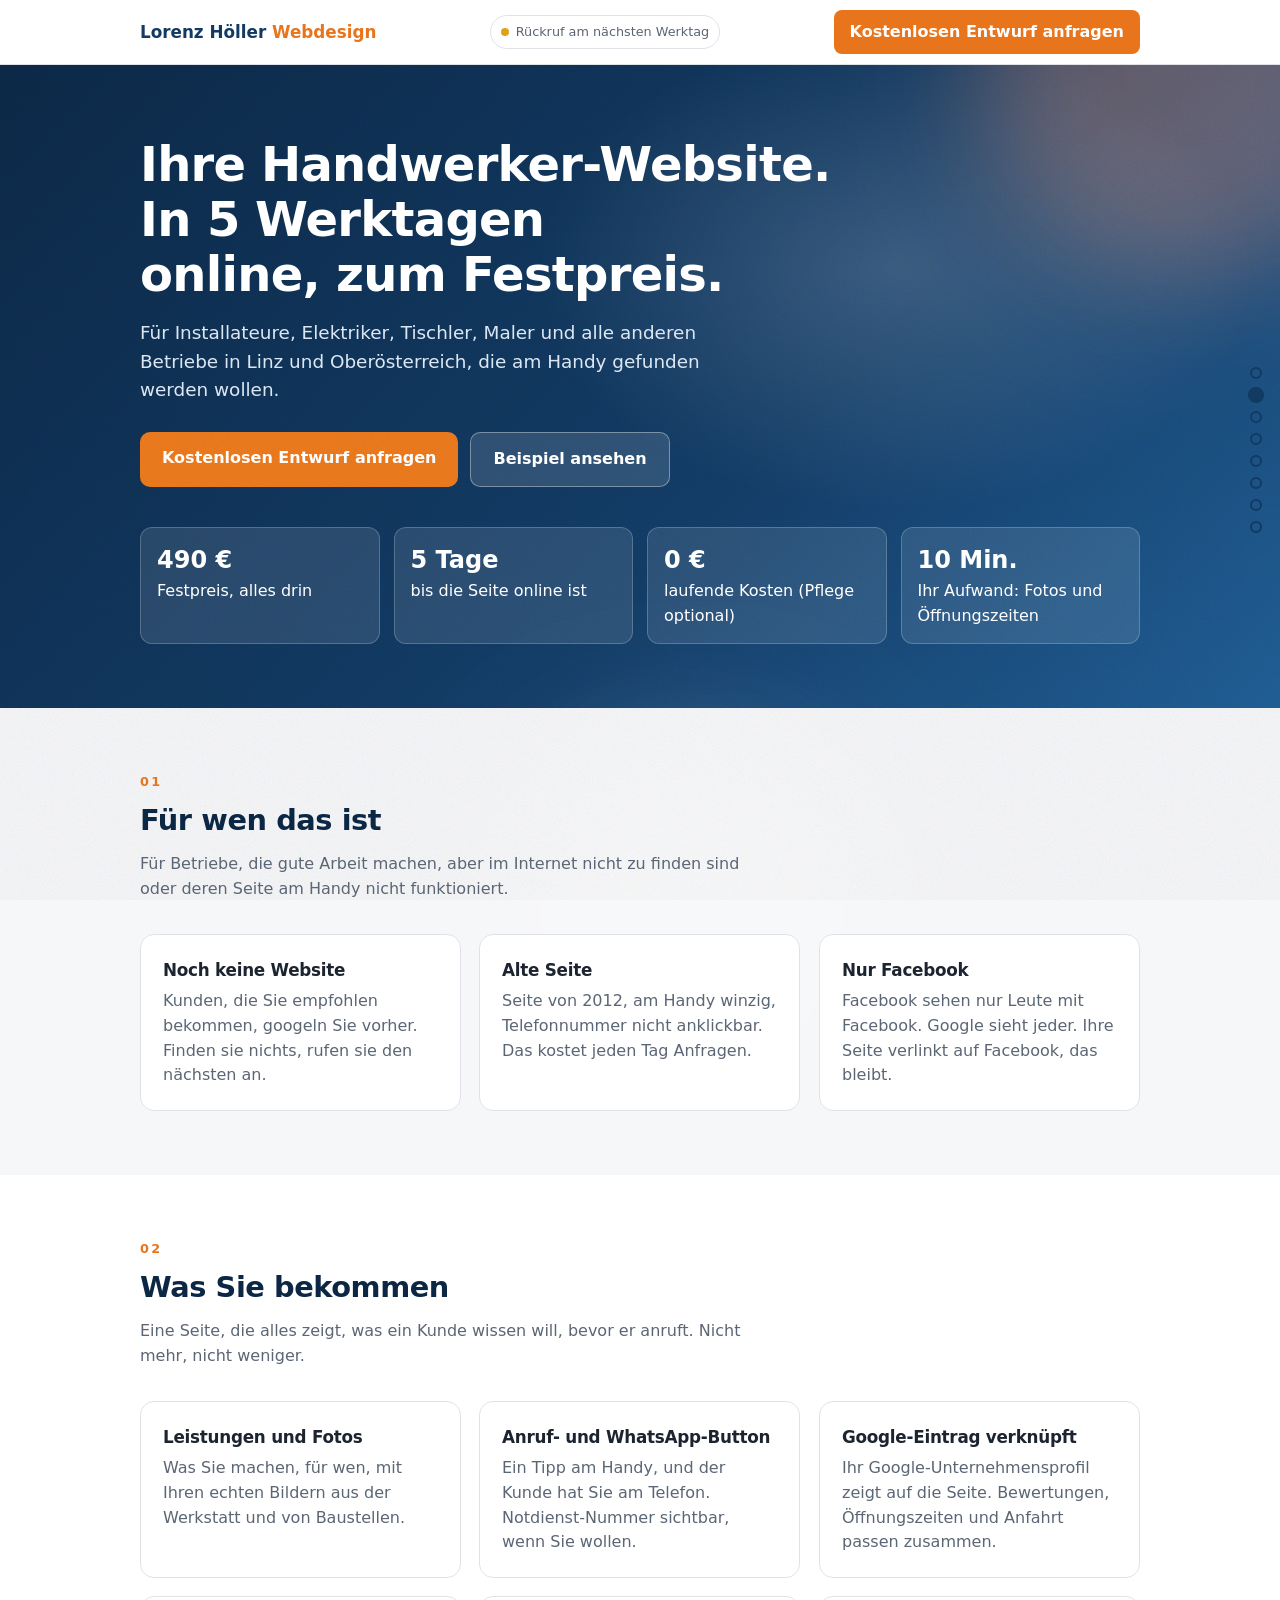
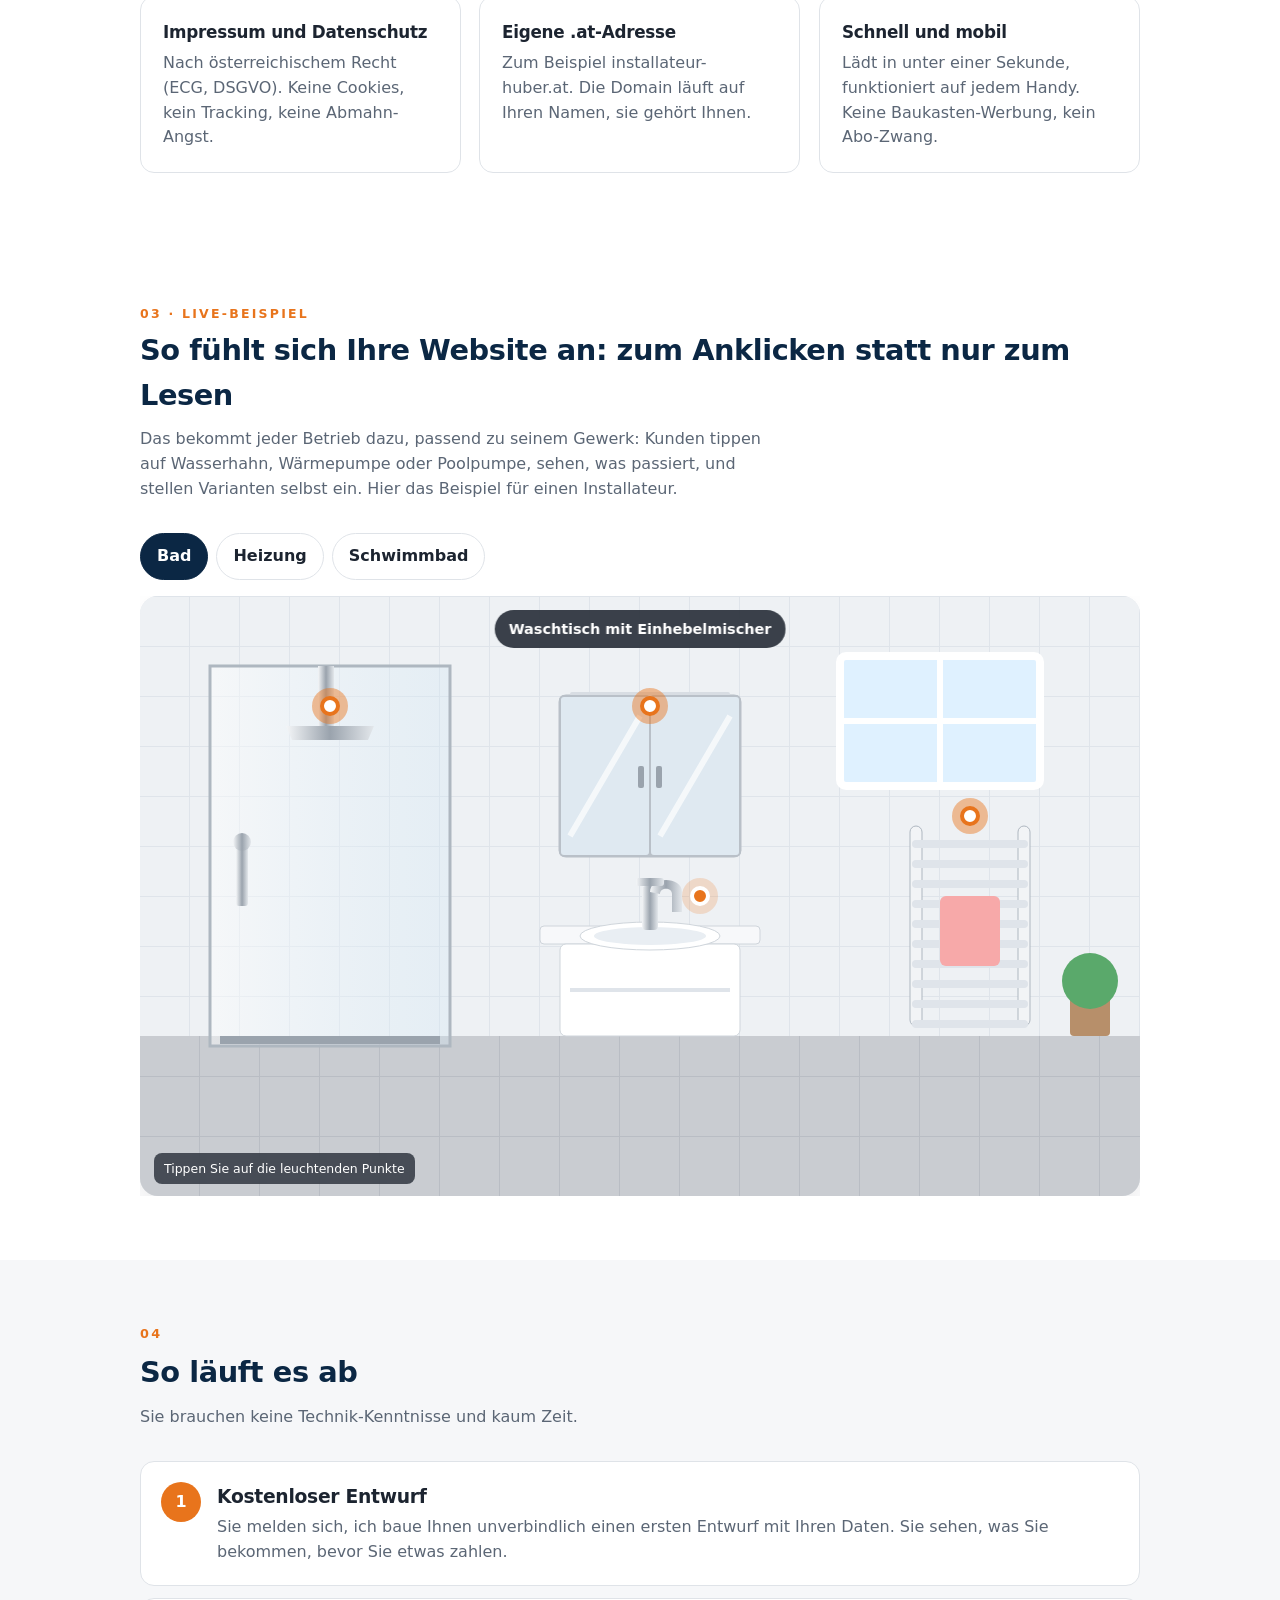
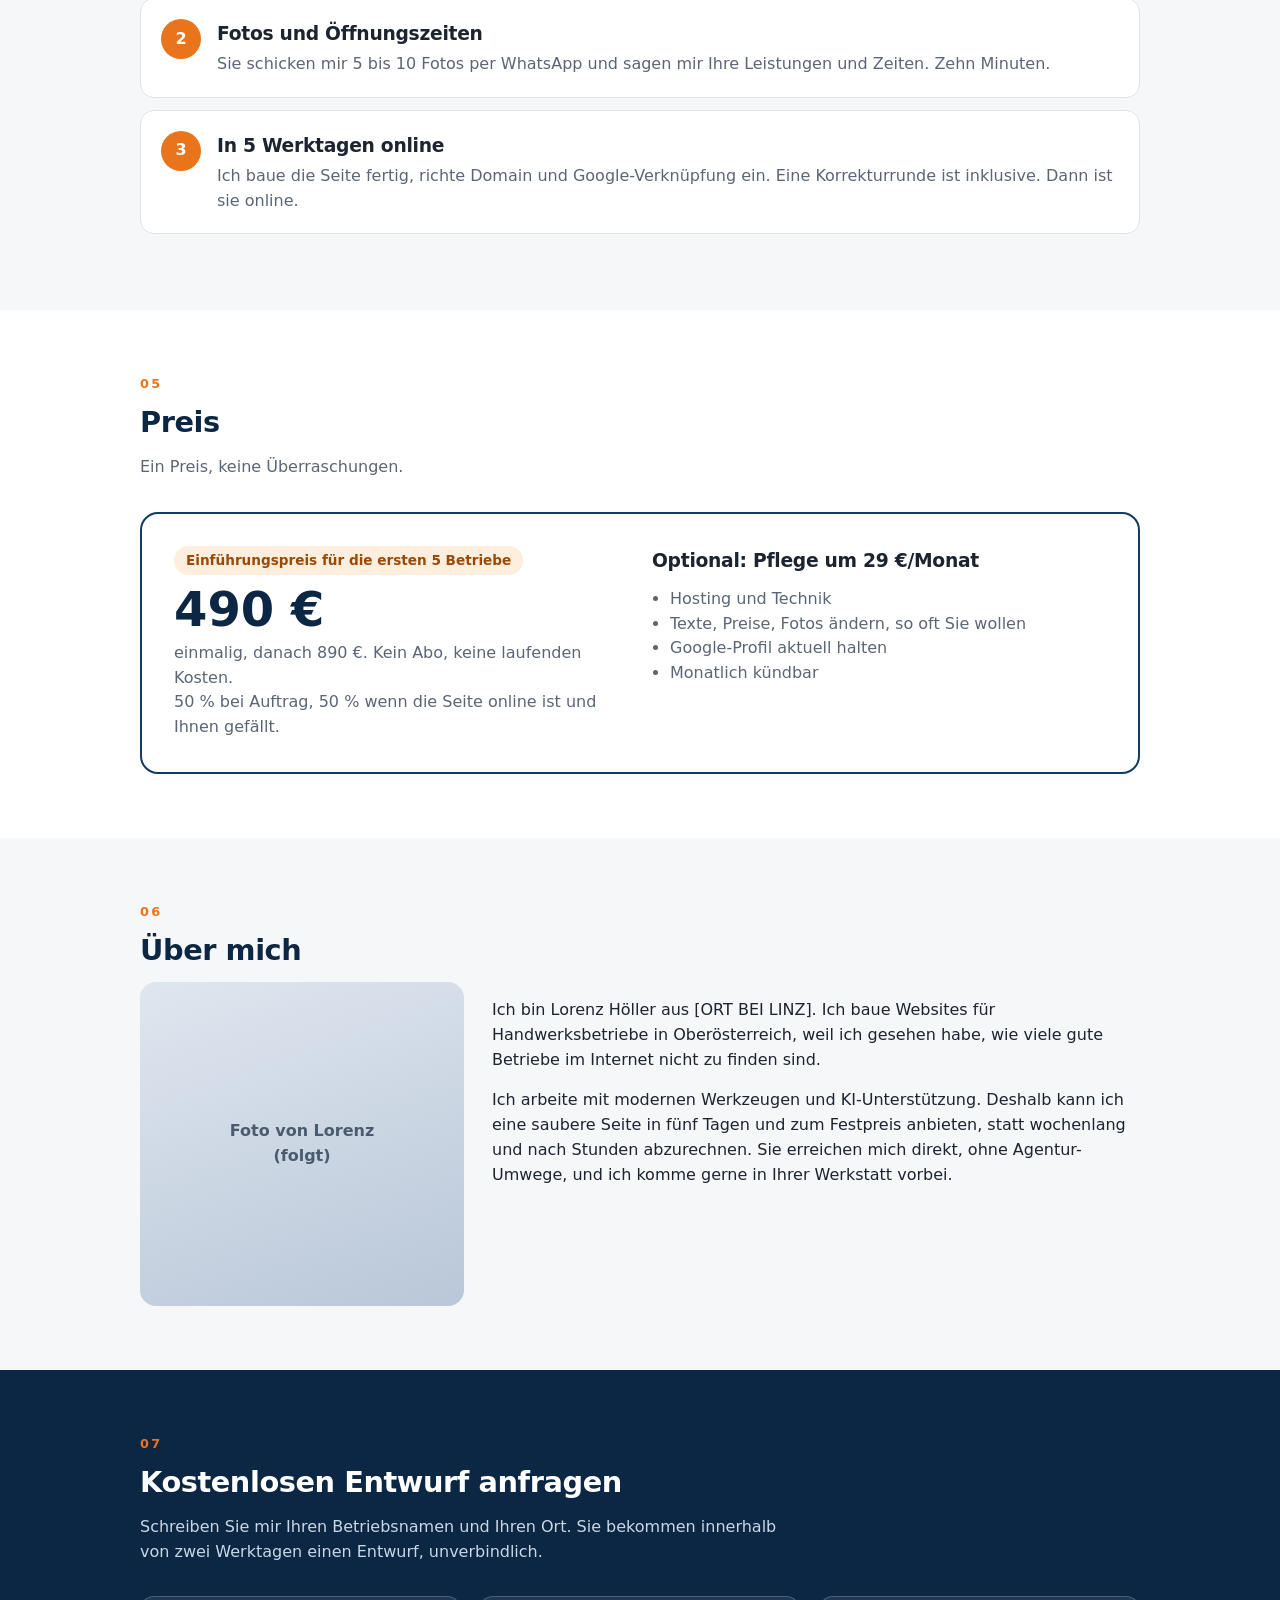
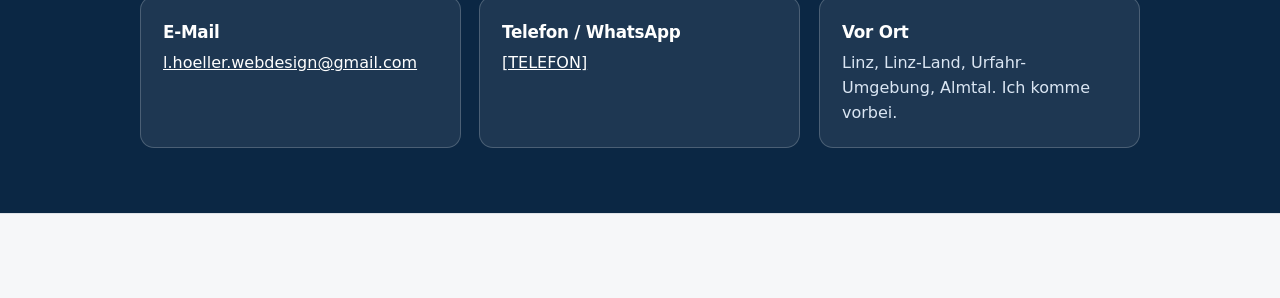
==== commit 77f2ffd7: "Live-Showroom auf der Agenturseite, Scroll-Hinweis, Signatur im Fuß, Reiter-Hinweise, Pool-Szene mit" ====
--- a/index.html
+++ b/index.html
@@ -6,7 +6,7 @@
 <title>Lorenz Höller Webdesign – Websites für Handwerksbetriebe in Linz</title>
 <meta name="description" content="Ihre Handwerker-Website in 5 Werktagen. Festpreis 490 €, inklusive Impressum, Datenschutz, Anruf-Button und Google-Eintrag. Linz und Oberösterreich.">
 <style>
-:root{--blue:#123a63;--blue-d:#0b2744;--orange:#e8741c;--bg:#f6f7f9;--ink:#1c2430;--mute:#5b6675;--line:#dfe3e8;--white:#fff}
+:root{--c1:#123a63;--c2:#0b2744;--acc:#e8741c;--blue:#123a63;--blue-d:#0b2744;--orange:#e8741c;--bg:#f6f7f9;--ink:#1c2430;--mute:#5b6675;--line:#dfe3e8;--white:#fff}
 *{box-sizing:border-box}html{scroll-behavior:smooth}
 body{margin:0;font-family:system-ui,-apple-system,"Segoe UI",Roboto,Arial,sans-serif;color:var(--ink);background:var(--bg);line-height:1.55}
 a{color:var(--blue)}
@@ -99,6 +99,8 @@
   </div>
 </div></section>
 
+<section id="showroom" data-showroom="installateur" data-kicker="Live-Beispiel" data-title="So fühlt sich Ihre Website an: zum Anklicken statt nur zum Lesen" data-lead="Das bekommt jeder Betrieb dazu, passend zu seinem Gewerk: Kunden tippen auf Wasserhahn, Wärmepumpe oder Poolpumpe, sehen, was passiert, und stellen Varianten selbst ein. Hier das Beispiel für einen Installateur."></section>
+
 <section id="ablauf"><div class="wrap">
   <h2>So läuft es ab</h2>
   <p class="lead">Sie brauchen keine Technik-Kenntnisse und kaum Zeit.</p>
@@ -155,6 +157,7 @@
   <a href="impressum.html">Impressum</a><a href="datenschutz.html">Datenschutz</a>
   <span>© 2026 Lorenz Höller Webdesign</span>
 </div></footer>
+<script src="assets/showroom.js" defer></script>
 <script src="assets/site.js" defer></script>
 </body>
 </html>
--- a/assets/site.css
+++ b/assets/site.css
@@ -252,3 +252,10 @@
 .sr-tourlabel.on { opacity: 1; transform: translate(-50%, 0); }
 .btn, .call, .sr-tab { transition: transform .25s var(--ease), background .3s, color .3s; }
 @media (prefers-reduced-motion: reduce) { body::before { display: none; } .hero h1.words .w { opacity: 1; transform: none; animation: none; } }
+
+/* Scroll-Hinweis im Hero, Signatur im Fuß */
+.scrollcue { position: absolute; left: 50%; bottom: 16px; transform: translateX(-50%); width: 26px; height: 42px; border: 2px solid rgba(255, 255, 255, .55); border-radius: 14px; z-index: 1; }
+.scrollcue i { position: absolute; left: 50%; top: 7px; width: 4px; height: 8px; margin-left: -2px; border-radius: 2px; background: #fff; animation: cue 1.8s ease-in-out infinite; }
+@keyframes cue { 0% { transform: translateY(0); opacity: 1; } 70% { transform: translateY(16px); opacity: 0; } 100% { opacity: 0; } }
+@media (max-width: 720px) { .scrollcue { display: none; } }
+footer .credit { display: block; margin-top: 10px; font-size: .85rem; color: var(--mute); }
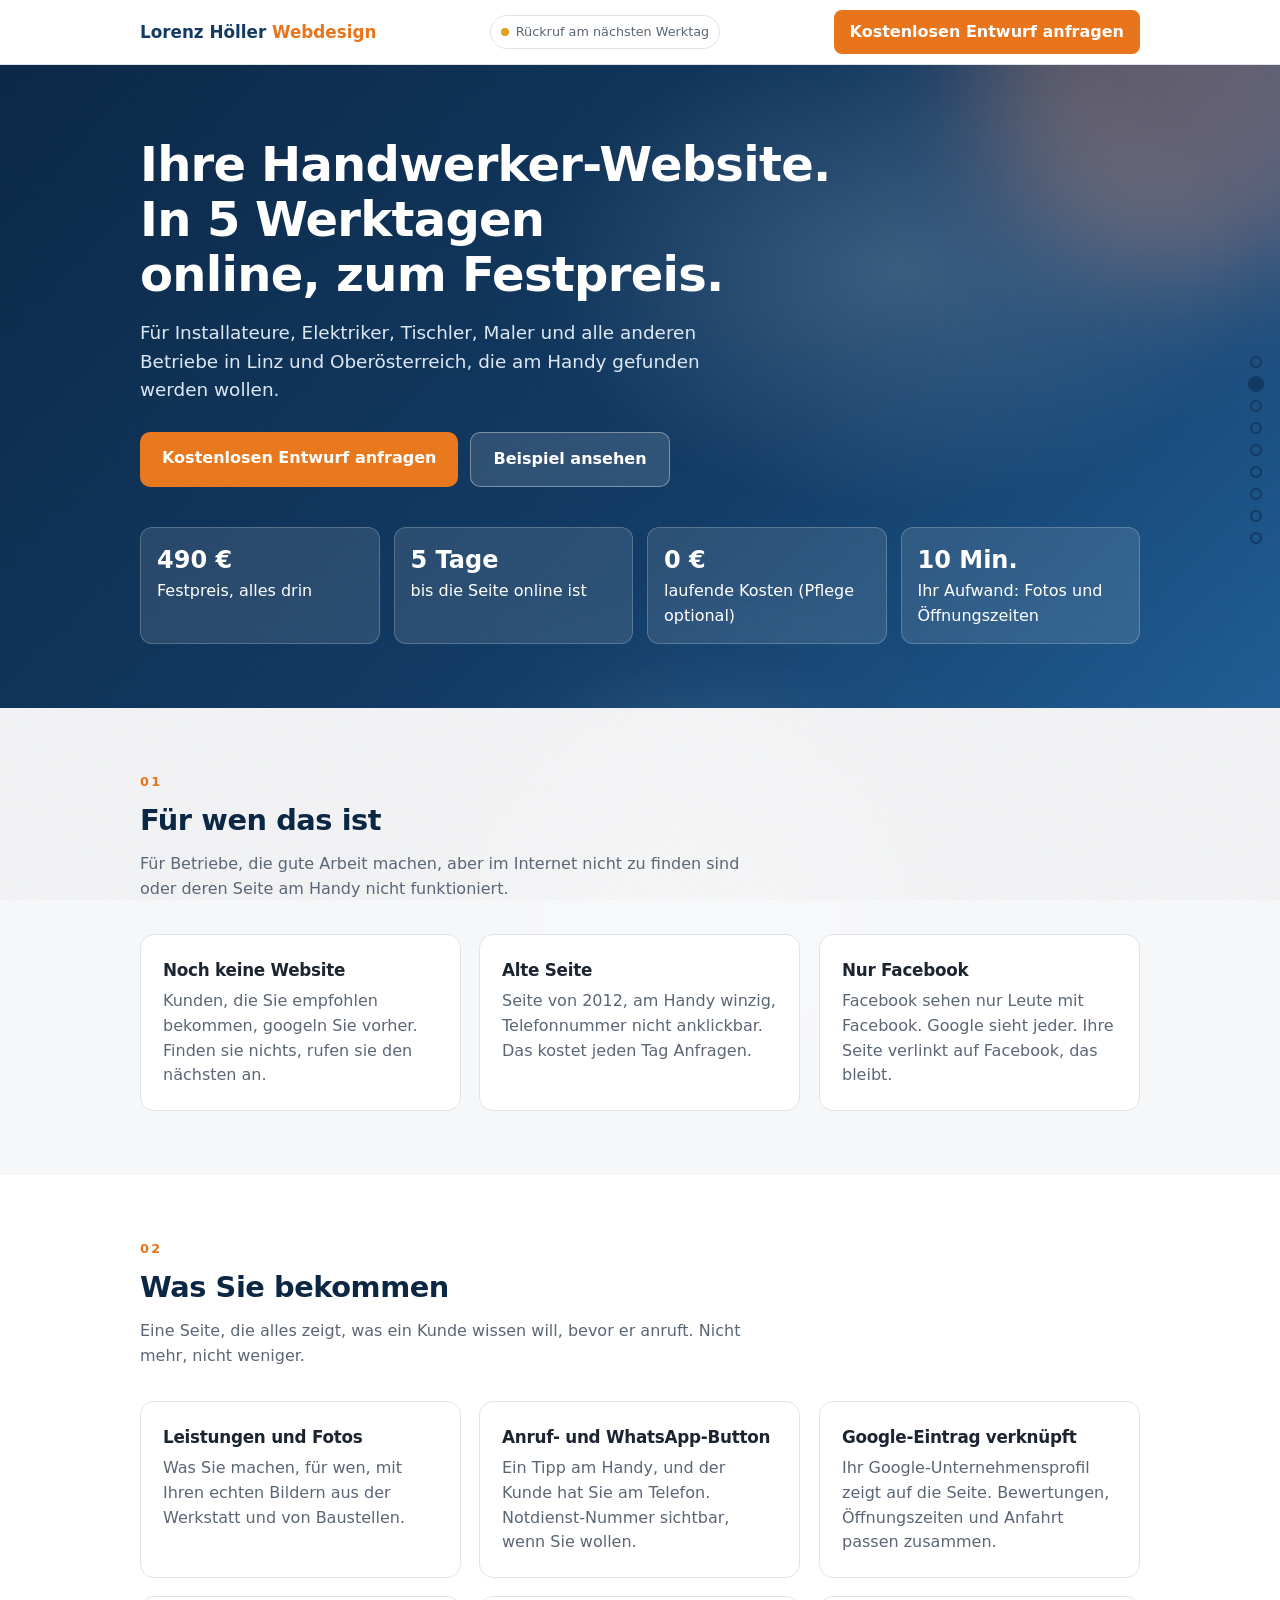
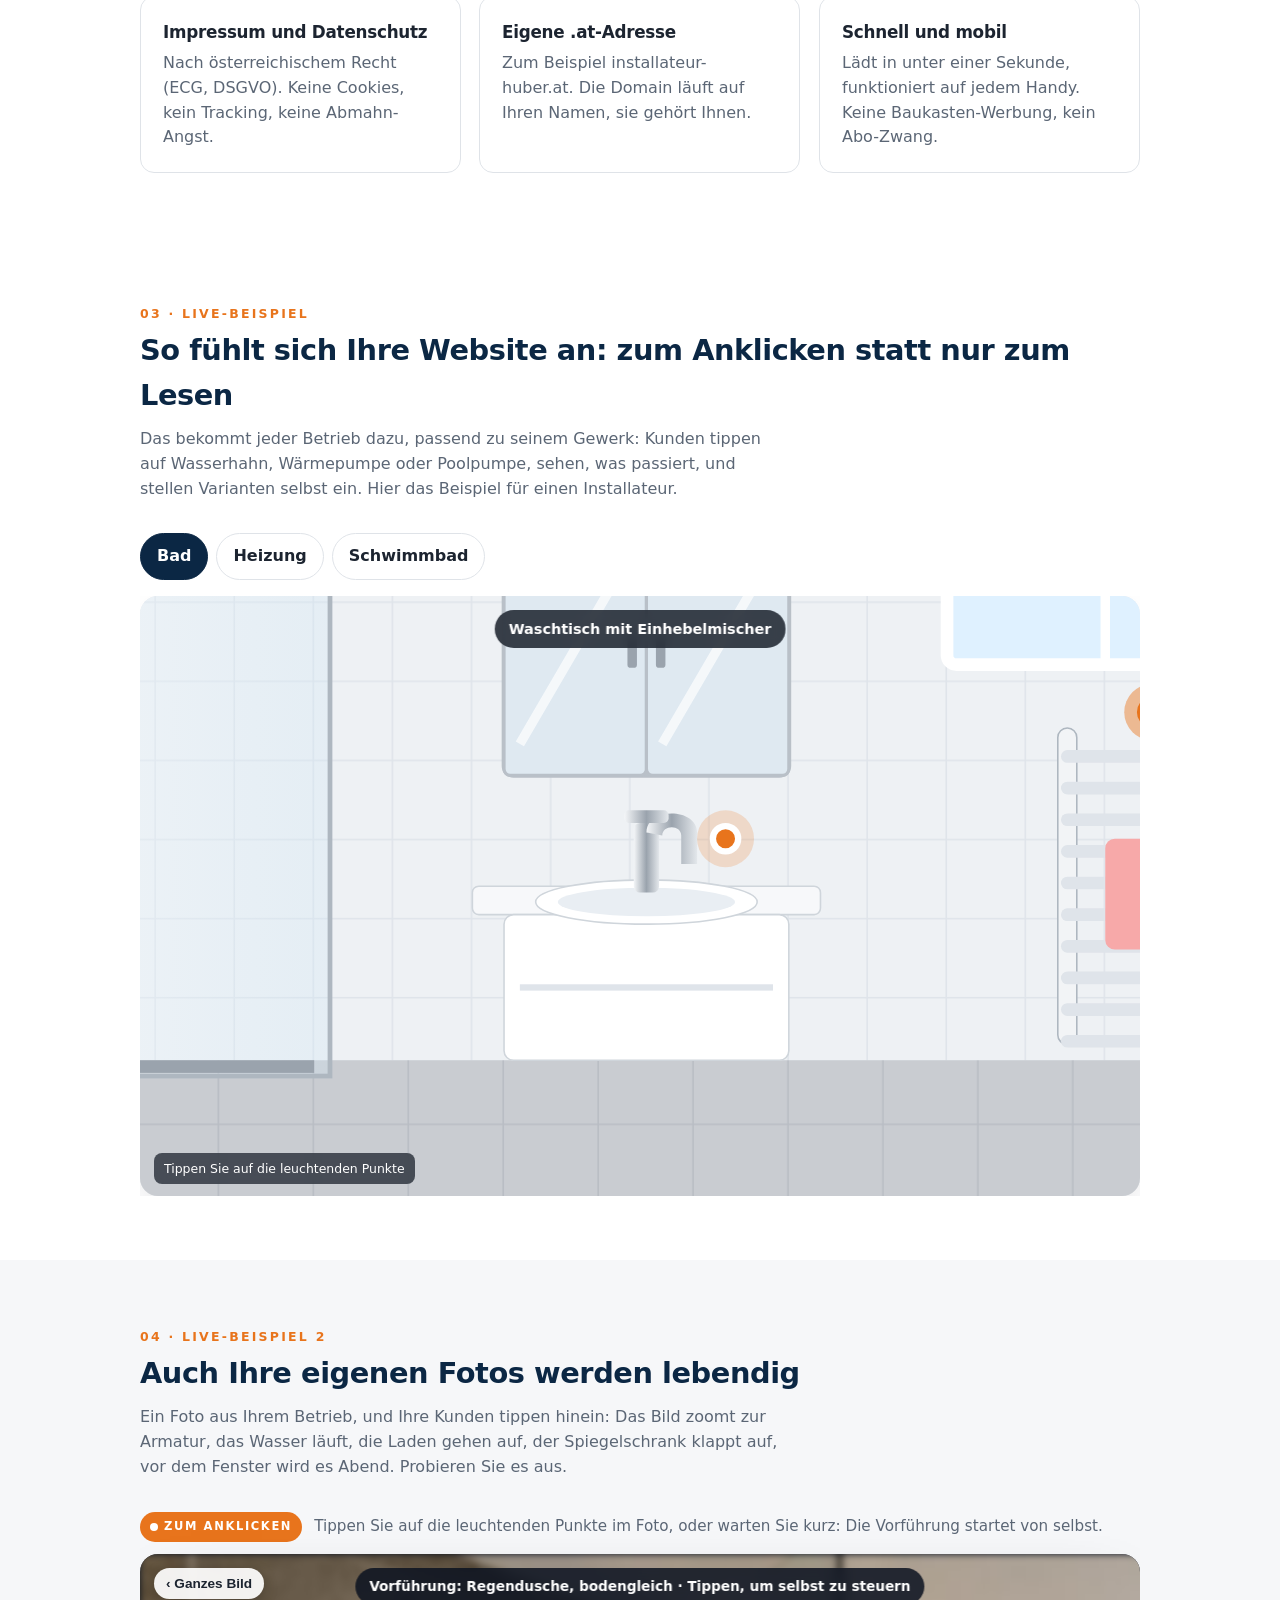
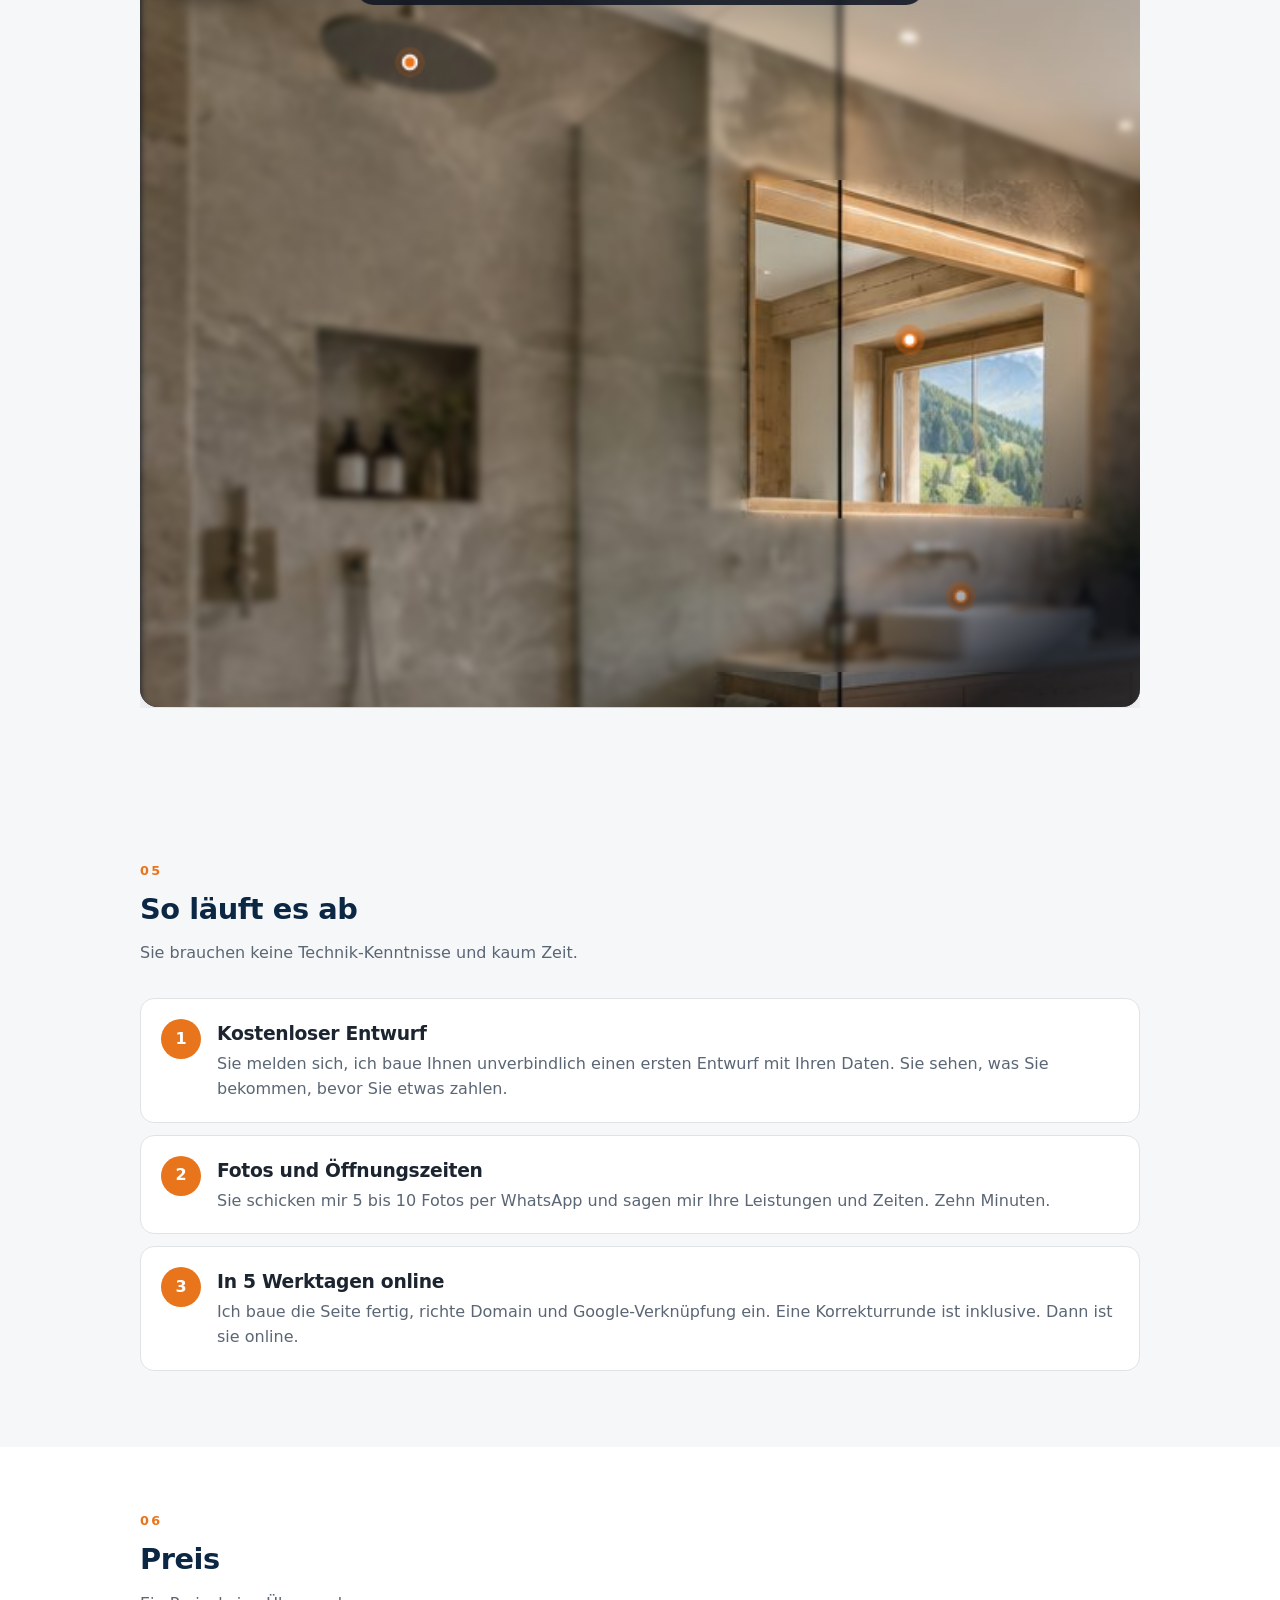
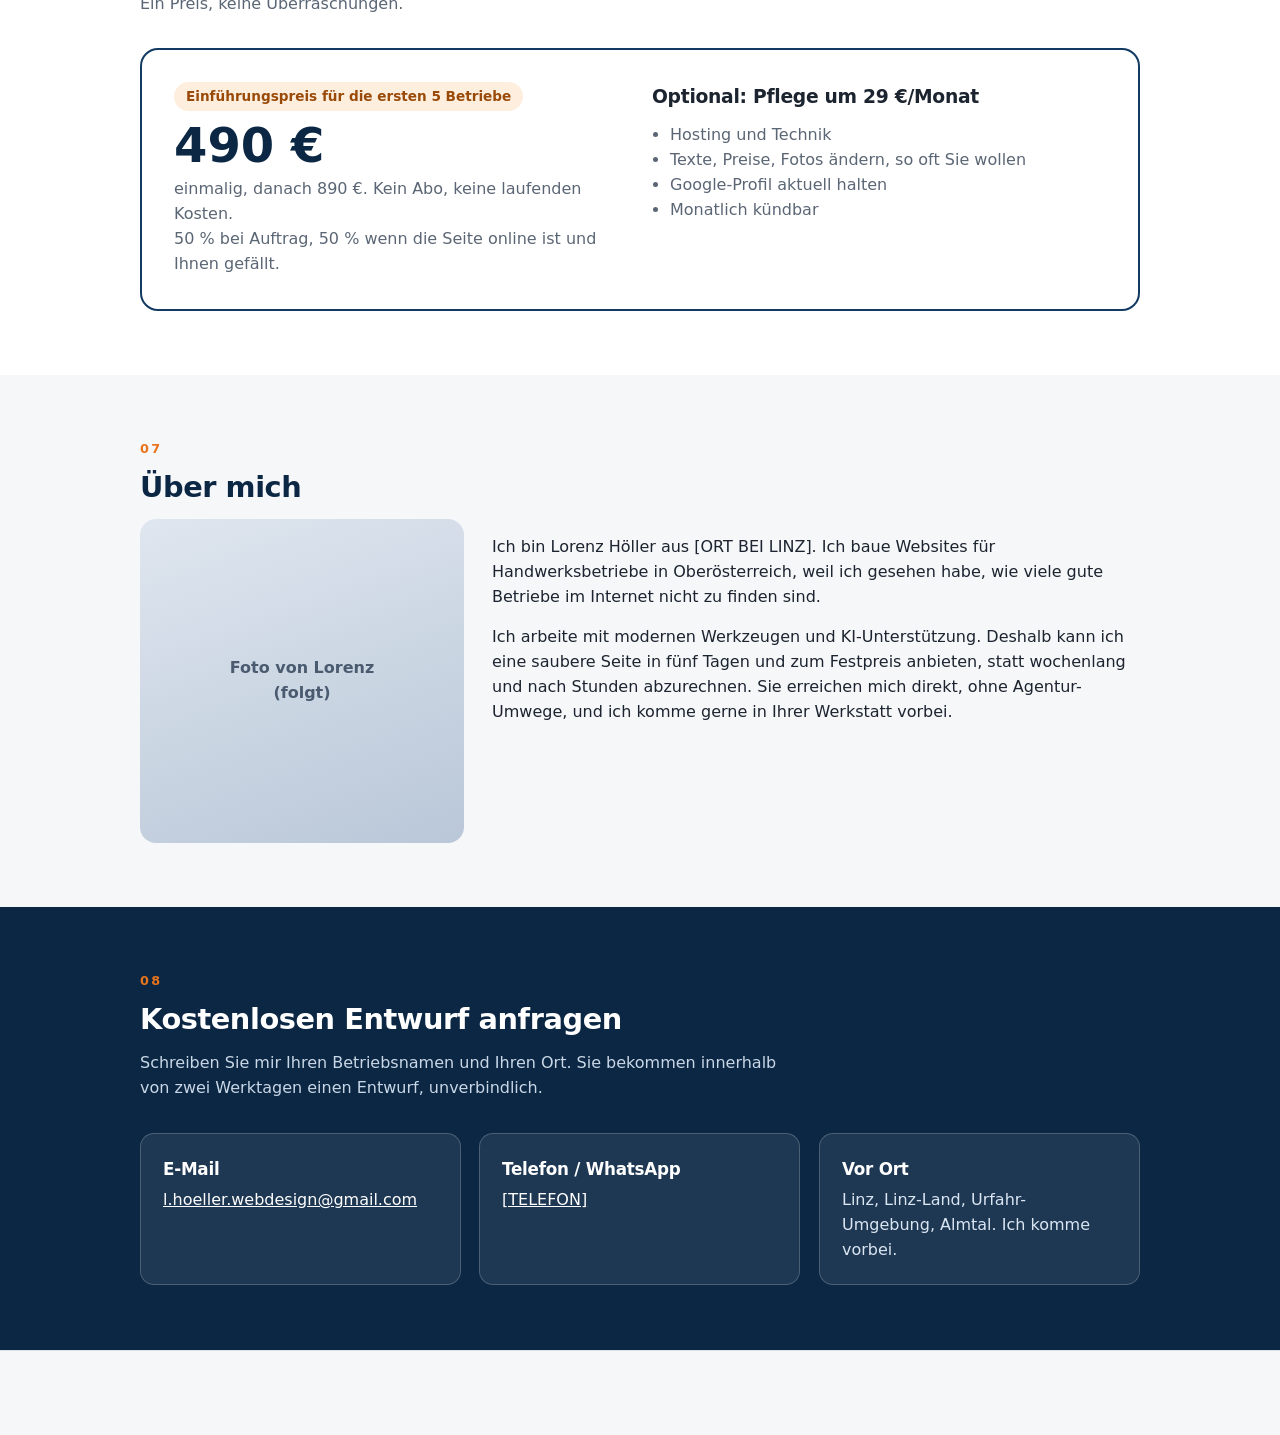
==== commit 31509e94: "Foto-Showroom: Hotspots im echten Foto (Zoom, Blenden, Wasser, Laden, Spiegelschrank, Nacht, Farben)" ====
--- a/index.html
+++ b/index.html
@@ -101,6 +101,13 @@
 
 <section id="showroom" data-showroom="installateur" data-kicker="Live-Beispiel" data-title="So fühlt sich Ihre Website an: zum Anklicken statt nur zum Lesen" data-lead="Das bekommt jeder Betrieb dazu, passend zu seinem Gewerk: Kunden tippen auf Wasserhahn, Wärmepumpe oder Poolpumpe, sehen, was passiert, und stellen Varianten selbst ein. Hier das Beispiel für einen Installateur."></section>
 
+<section id="foto"><div class="wrap">
+  <span class="kicker2">Live-Beispiel 2</span>
+  <h2>Auch Ihre eigenen Fotos werden lebendig</h2>
+  <p class="lead">Ein Foto aus Ihrem Betrieb, und Ihre Kunden tippen hinein: Das Bild zoomt zur Armatur, das Wasser läuft, die Laden gehen auf, der Spiegelschrank klappt auf, vor dem Fenster wird es Abend. Probieren Sie es aus.</p>
+  <div data-fotoshow data-src="entwuerfe/drack-installationen/img/bad.jpg" data-caption="Tippen Sie auf die leuchtenden Punkte im Foto, oder warten Sie kurz: Die Vorführung startet von selbst."></div>
+</div></section>
+
 <section id="ablauf"><div class="wrap">
   <h2>So läuft es ab</h2>
   <p class="lead">Sie brauchen keine Technik-Kenntnisse und kaum Zeit.</p>
@@ -158,6 +165,7 @@
   <span>© 2026 Lorenz Höller Webdesign</span>
 </div></footer>
 <script src="assets/showroom.js" defer></script>
+<script src="assets/fotoshow.js" defer></script>
 <script src="assets/site.js" defer></script>
 </body>
 </html>
--- a/assets/site.css
+++ b/assets/site.css
@@ -74,7 +74,7 @@
 .lb img { max-width: min(92vw, 1200px); max-height: 78vh; border-radius: 12px; box-shadow: 0 30px 80px rgba(0, 0, 0, .6); transform: scale(.96); transition: transform .4s var(--ease); }
 .lb.on img { transform: scale(1); }
 .lb figcaption { color: #fff; margin-top: 14px; font-size: .95rem; opacity: .85; text-align: center; padding: 0 20px; }
-.lb button { position: absolute; background: rgba(255, 255, 255, .12); color: #fff; border: 0; width: 48px; height: 48px; border-radius: 50%; font-size: 1.5rem; cursor: pointer; display: grid; place-items: center; }
+.lb > button { position: absolute; background: rgba(255, 255, 255, .12); color: #fff; border: 0; width: 48px; height: 48px; border-radius: 50%; font-size: 1.5rem; cursor: pointer; display: grid; place-items: center; }
 .lb .lb-x { top: 18px; right: 18px; }
 .lb .lb-p { left: 14px; top: 50%; transform: translateY(-50%); }
 .lb .lb-n { right: 14px; top: 50%; transform: translateY(-50%); }
@@ -259,3 +259,94 @@
 @keyframes cue { 0% { transform: translateY(0); opacity: 1; } 70% { transform: translateY(16px); opacity: 0; } 100% { opacity: 0; } }
 @media (max-width: 720px) { .scrollcue { display: none; } }
 footer .credit { display: block; margin-top: 10px; font-size: .85rem; color: var(--mute); }
+
+/* ---------- Foto-Showroom: Hotspots im echten Foto ---------- */
+.fx-feature{margin:0 0 26px}
+.fx-feature-head{display:flex;align-items:center;gap:12px;margin-bottom:12px;flex-wrap:wrap}
+.fx-feature-head p{margin:0;color:var(--mute);font-size:.95rem}
+.fx-badge{display:inline-flex;align-items:center;gap:6px;background:var(--acc);color:#fff;font-size:.72rem;font-weight:800;letter-spacing:.14em;text-transform:uppercase;padding:6px 10px;border-radius:999px}
+.fx-badge::before{content:'';width:8px;height:8px;border-radius:50%;background:#fff;animation:fxblink 1.6s infinite}
+@keyframes fxblink{50%{opacity:.3}}
+.fx{position:relative}
+.fx-stage{position:relative;overflow:hidden;border-radius:18px;background:#0b1220;box-shadow:var(--shadow);width:100%;user-select:none;-webkit-user-select:none}
+.fx-cam{position:absolute;inset:0;transform-origin:0 0;transition:transform 1.15s cubic-bezier(.7,0,.2,1);will-change:transform;--z:1}
+.fx-cam img{position:absolute;inset:0;width:100%;height:100%;display:block;object-fit:fill;transition:filter .6s;cursor:zoom-out}
+.fx-stage:not(.zoomed) .fx-cam img{cursor:default}
+.fx-cam.moving img{filter:blur(2px)}
+.fx-isnight .fx-cam img{filter:brightness(.6) saturate(.85) sepia(.12)}
+.fx-isnight .fx-cam.moving img{filter:brightness(.6) saturate(.85) sepia(.12) blur(2px)}
+.fx-html{position:absolute;inset:0;perspective:1400px;pointer-events:none}
+.fx-svg{position:absolute;inset:0;width:100%;height:100%;pointer-events:none;overflow:visible}
+.fx-co-layer,.fx-marks{position:absolute;inset:0;pointer-events:none}
+.fx-mark{position:absolute;pointer-events:auto;width:30px;height:30px;border:0;background:none;padding:0;cursor:pointer;transform:translate(-50%,-50%) scale(calc(1/var(--z)));transition:transform 1.15s cubic-bezier(.7,0,.2,1)}
+.fx-mark i{position:absolute;left:50%;top:50%;width:16px;height:16px;margin:-8px 0 0 -8px;border-radius:50%;background:#fff;border:3px solid var(--acc);box-shadow:0 2px 10px rgba(0,0,0,.4);box-sizing:border-box}
+.fx-mark::before{content:'';position:absolute;left:50%;top:50%;width:30px;height:30px;margin:-15px 0 0 -15px;border-radius:50%;background:var(--acc);opacity:.45;animation:srpulse 1.8s ease-out infinite}
+.fx-mark.active::before{animation:none;opacity:.2}
+.fx-mark.active i{background:var(--acc);border-color:#fff}
+.fx-mark span{position:absolute;left:50%;top:-8px;transform:translate(-50%,-100%);background:rgba(11,18,32,.85);color:#fff;padding:5px 9px;border-radius:7px;font-size:.78rem;white-space:nowrap;opacity:0;pointer-events:none;transition:opacity .25s;backdrop-filter:blur(6px)}
+.fx-mark:hover span,.fx-mark:focus-visible span{opacity:1}
+.fx-tr{position:absolute;inset:0;pointer-events:none;z-index:4;opacity:0;transition:opacity .25s}
+.fx-tr-wipe{opacity:1}.fx-tr-wipe::before{content:'';position:absolute;inset:-20%;background:linear-gradient(100deg,transparent 35%,rgba(255,255,255,.85) 50%,transparent 65%);animation:fxwipe .9s cubic-bezier(.7,0,.2,1) forwards}
+@keyframes fxwipe{from{transform:translateX(-80%)}to{transform:translateX(80%)}}
+.fx-tr-blinds{opacity:1;background:repeating-linear-gradient(to bottom,rgba(6,10,18,.88) 0 6%,transparent 6% 12.5%);animation:fxblinds 1s cubic-bezier(.7,0,.2,1) forwards;transform-origin:top}
+@keyframes fxblinds{0%{opacity:0;transform:scaleY(.2)}35%{opacity:1;transform:scaleY(1)}100%{opacity:0;transform:scaleY(1)}}
+.fx-tr-flash{opacity:1;background:#fff;animation:fxflash .8s ease-out forwards}
+@keyframes fxflash{0%{opacity:0}20%{opacity:.9}100%{opacity:0}}
+.fx-hint{position:absolute;left:14px;bottom:12px;z-index:3;background:rgba(11,18,32,.75);color:#fff;font-size:.78rem;padding:6px 10px;border-radius:8px;pointer-events:none;backdrop-filter:blur(6px);transition:opacity .3s}
+.fx-stage.zoomed .fx-hint{opacity:0}
+.fx-tour{position:absolute;left:50%;top:14px;transform:translate(-50%,-20px);background:rgba(11,18,32,.85);color:#fff;padding:8px 14px;border-radius:999px;font-size:.85rem;font-weight:700;opacity:0;transition:opacity .4s,transform .4s var(--ease);pointer-events:none;z-index:5;backdrop-filter:blur(6px);white-space:nowrap;max-width:92%;overflow:hidden;text-overflow:ellipsis}
+.fx-tour.on{opacity:1;transform:translate(-50%,0)}
+.fx-back{position:absolute;left:14px;top:14px;z-index:5;border:0;background:rgba(255,255,255,.92);color:var(--ink);font-weight:700;font-size:.85rem;padding:8px 12px;border-radius:999px;cursor:pointer;box-shadow:0 4px 14px rgba(0,0,0,.25)}
+.fx-back[hidden]{display:none}
+.fx-panel{position:absolute;left:18px;bottom:18px;width:min(380px,42%);z-index:6;background:rgba(255,255,255,.9);backdrop-filter:blur(16px);border:1px solid rgba(255,255,255,.6);border-radius:16px;padding:18px 18px 14px;box-shadow:0 20px 50px rgba(0,0,0,.35);opacity:0;transform:translateY(16px);transition:opacity .4s,transform .5s var(--ease);max-height:calc(100% - 36px);overflow:auto;box-sizing:border-box}
+.fx-panel.on{opacity:1;transform:none}
+.fx-panel[hidden]{display:none}
+.fx-panel h3{margin:4px 0 6px;font-size:1.1rem;padding-right:34px}
+.fx-panel p{margin:0 0 12px;color:var(--mute);font-size:.9rem}
+.fx-panel .sr-opt{margin-bottom:10px}
+.fx-x{position:absolute;top:10px;right:10px;width:32px;height:32px;border-radius:50%;border:1px solid var(--line);background:#fff;font-size:1.2rem;cursor:pointer;line-height:1}
+.fx-info{font-size:.82rem;font-weight:700;color:var(--acc);margin-top:4px}
+.fx-info[hidden]{display:none}
+.fx-inside{position:absolute;background:linear-gradient(180deg,#0e141b,#1f2a33 60%,#121a21);opacity:0;transition:opacity .5s;box-shadow:inset 0 10px 30px rgba(0,0,0,.6);overflow:hidden}
+.fx-inside svg{width:100%;height:100%;display:block}
+.fx-inside-drawer svg{height:38%}
+.fx-inside.open{opacity:1}
+.fx-slice{position:absolute;transition:transform 1s cubic-bezier(.6,0,.2,1),box-shadow 1s;backface-visibility:hidden;transform-origin:50% 0}
+.fx-slice-drawer.open{transform:translateY(24%) scale(1.08);box-shadow:0 18px 30px rgba(0,0,0,.45)}
+.fx-slice-doorL{transform-origin:0 50%}.fx-slice-doorL.open{transform:rotateY(-62deg);box-shadow:12px 0 30px rgba(0,0,0,.4)}
+.fx-slice-doorR{transform-origin:100% 50%}.fx-slice-doorR.open{transform:rotateY(62deg);box-shadow:-12px 0 30px rgba(0,0,0,.4)}
+.fx-slice-flapUp{transform-origin:50% 0}.fx-slice-flapUp.open{transform:rotateX(58deg);box-shadow:0 14px 30px rgba(0,0,0,.4)}
+.fx-glow{position:absolute;opacity:0;transition:opacity .7s;mix-blend-mode:screen;pointer-events:none}
+.fx-shimmer{position:absolute;opacity:0;transition:opacity .6s;pointer-events:none}
+.fx-tint{transition:fill .7s,opacity .7s}
+.fx-flame{transform-box:fill-box;transform-origin:50% 100%;animation:fxflick .5s ease-in-out infinite alternate}
+@keyframes fxflick{from{transform:scaleY(.8) scaleX(1.05)}to{transform:scaleY(1.15) scaleX(.95)}}
+.fx-swirl{transition:opacity .3s}
+.fx-sticker{position:absolute;background:#fff;color:#111;font-size:9px;line-height:1.35;padding:4% 5%;box-shadow:0 2px 8px rgba(0,0,0,.25);transform:rotate(-1deg) scale(.9);opacity:0;transition:opacity .5s,transform .5s var(--ease);display:flex;flex-direction:column;gap:1px;pointer-events:none;box-sizing:border-box}
+.fx-sticker b{font-size:10px;margin-bottom:2px;border-bottom:1px solid #ddd;padding-bottom:2px}
+.fx-sticker.on{opacity:1;transform:rotate(-1deg) scale(1)}
+.fx-co-g{opacity:0;transition:opacity .4s}.fx-co-g.on{opacity:1}
+.fx-co-g line{transition:stroke-dashoffset .7s var(--ease)}
+.fx-co{position:absolute;transform:translate(-50%,-50%) scale(calc(1/var(--z)));background:rgba(255,255,255,.95);color:var(--ink);font-size:.78rem;font-weight:700;padding:5px 9px;border-radius:8px;white-space:nowrap;box-shadow:0 4px 14px rgba(0,0,0,.3);opacity:0;transition:opacity .4s,transform 1.15s cubic-bezier(.7,0,.2,1)}
+.fx-co.on{opacity:1}
+.fx-trip .fx-cam{animation:fxshake .4s}
+@keyframes fxshake{0%,100%{margin-left:0}25%{margin-left:-6px}50%{margin-left:5px}75%{margin-left:-3px}}
+.fx-fig{position:relative}
+.fx-fig::after{content:'Interaktiv';position:absolute;top:10px;left:10px;background:var(--acc);color:#fff;font-size:.68rem;font-weight:800;letter-spacing:.12em;text-transform:uppercase;padding:4px 8px;border-radius:999px;pointer-events:none}
+.lb{overflow:auto}
+.lb-fx{width:min(92vw,1100px,calc(78vh * var(--ar,1.33)));max-width:100%;margin:auto 0}
+.lb-fx[hidden]{display:none}
+.lb-fx .fx-stage{box-shadow:0 30px 80px rgba(0,0,0,.6)}
+.lb-fx .fx-tour{display:none}
+@media (max-width:720px){
+  .fx-panel{position:static;width:auto;margin-top:10px;transform:none;max-height:none;background:var(--bg);box-shadow:none;border:1px solid var(--line)}
+  .fx-panel.on{transform:none}
+  .fx-mark{width:40px;height:40px}.fx-mark i{width:18px;height:18px;margin:-9px 0 0 -9px}
+  .fx-mark span{display:none}
+  .fx-co{font-size:.7rem;padding:4px 7px}
+  .fx-hint{font-size:.72rem}
+  .fx-tour{font-size:.75rem;top:10px}
+  .lb-fx{width:92vw}
+  .lb-fx .fx-panel{background:#fff}
+}
+@media (prefers-reduced-motion:reduce){.fx-cam,.fx-mark,.fx-slice,.fx-co{transition-duration:.01s}.fx-mark::before,.fx-flame,.fx-badge::before{animation:none}}
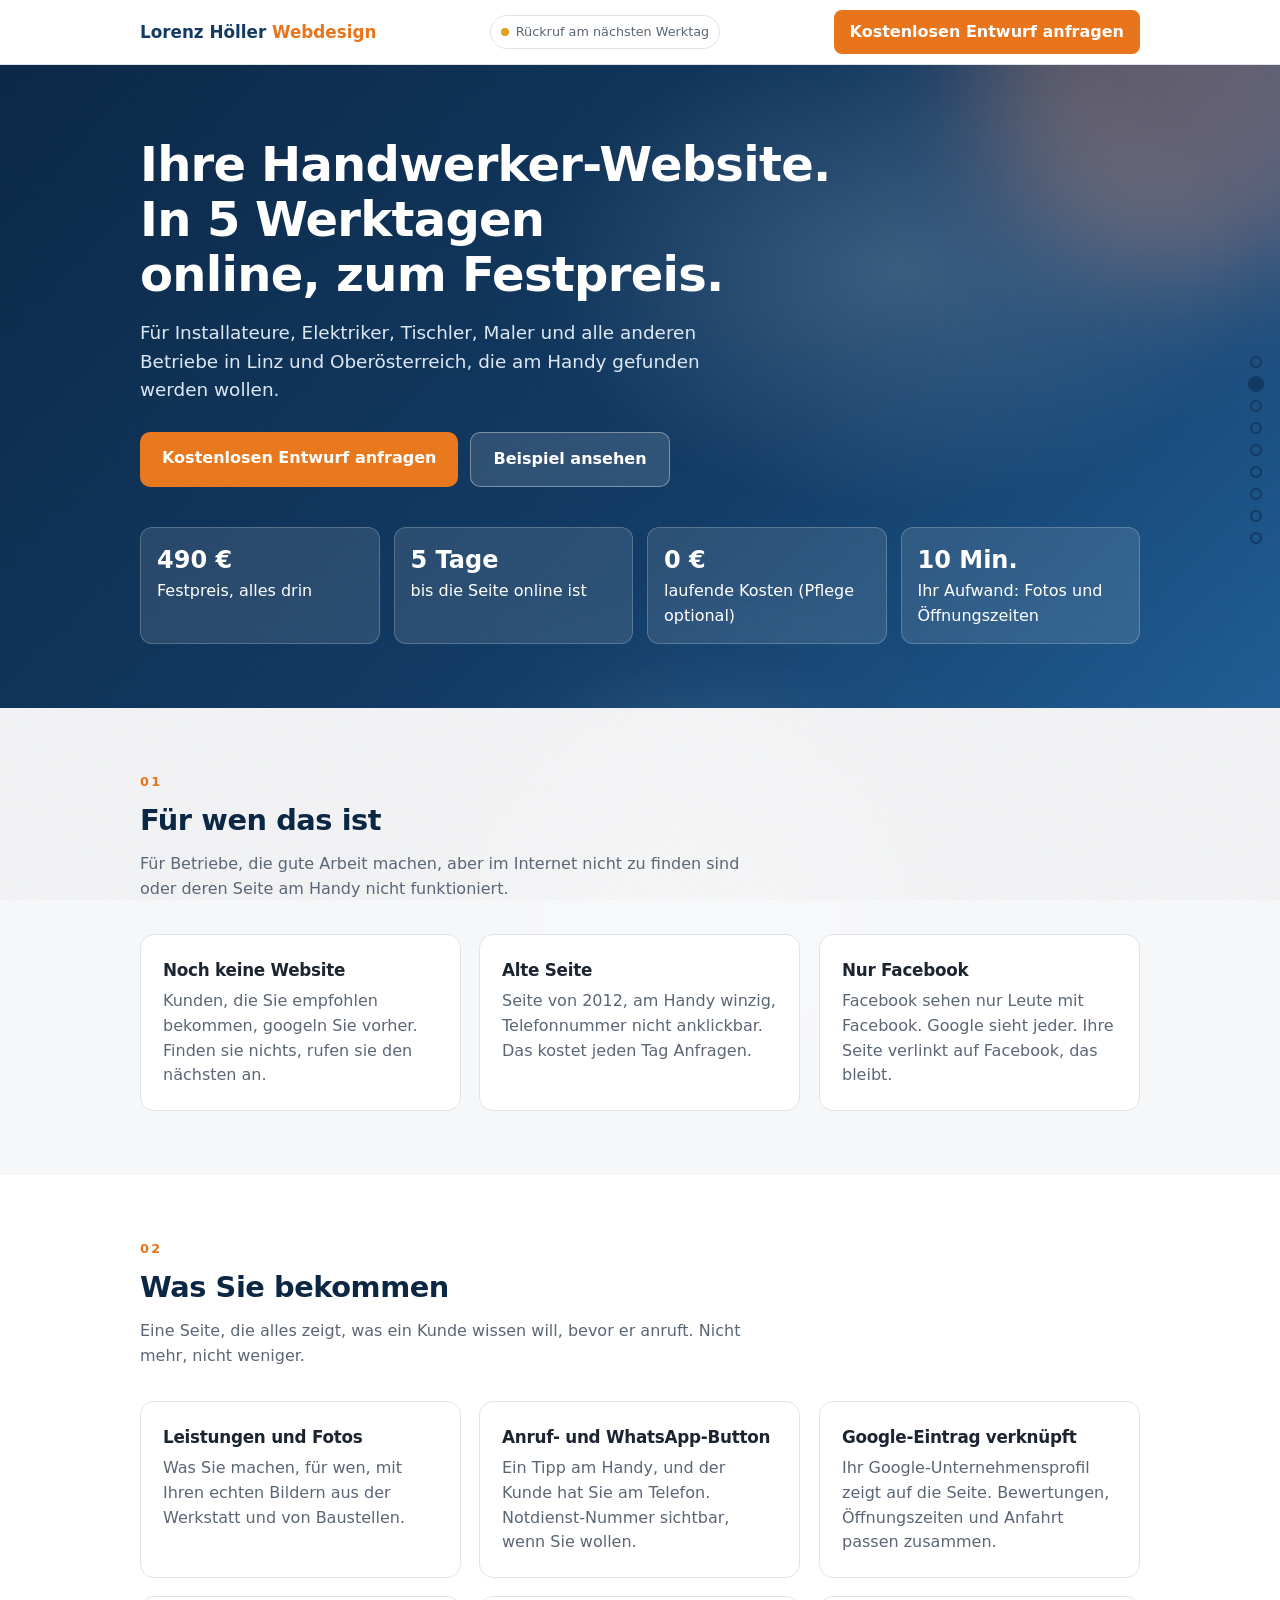
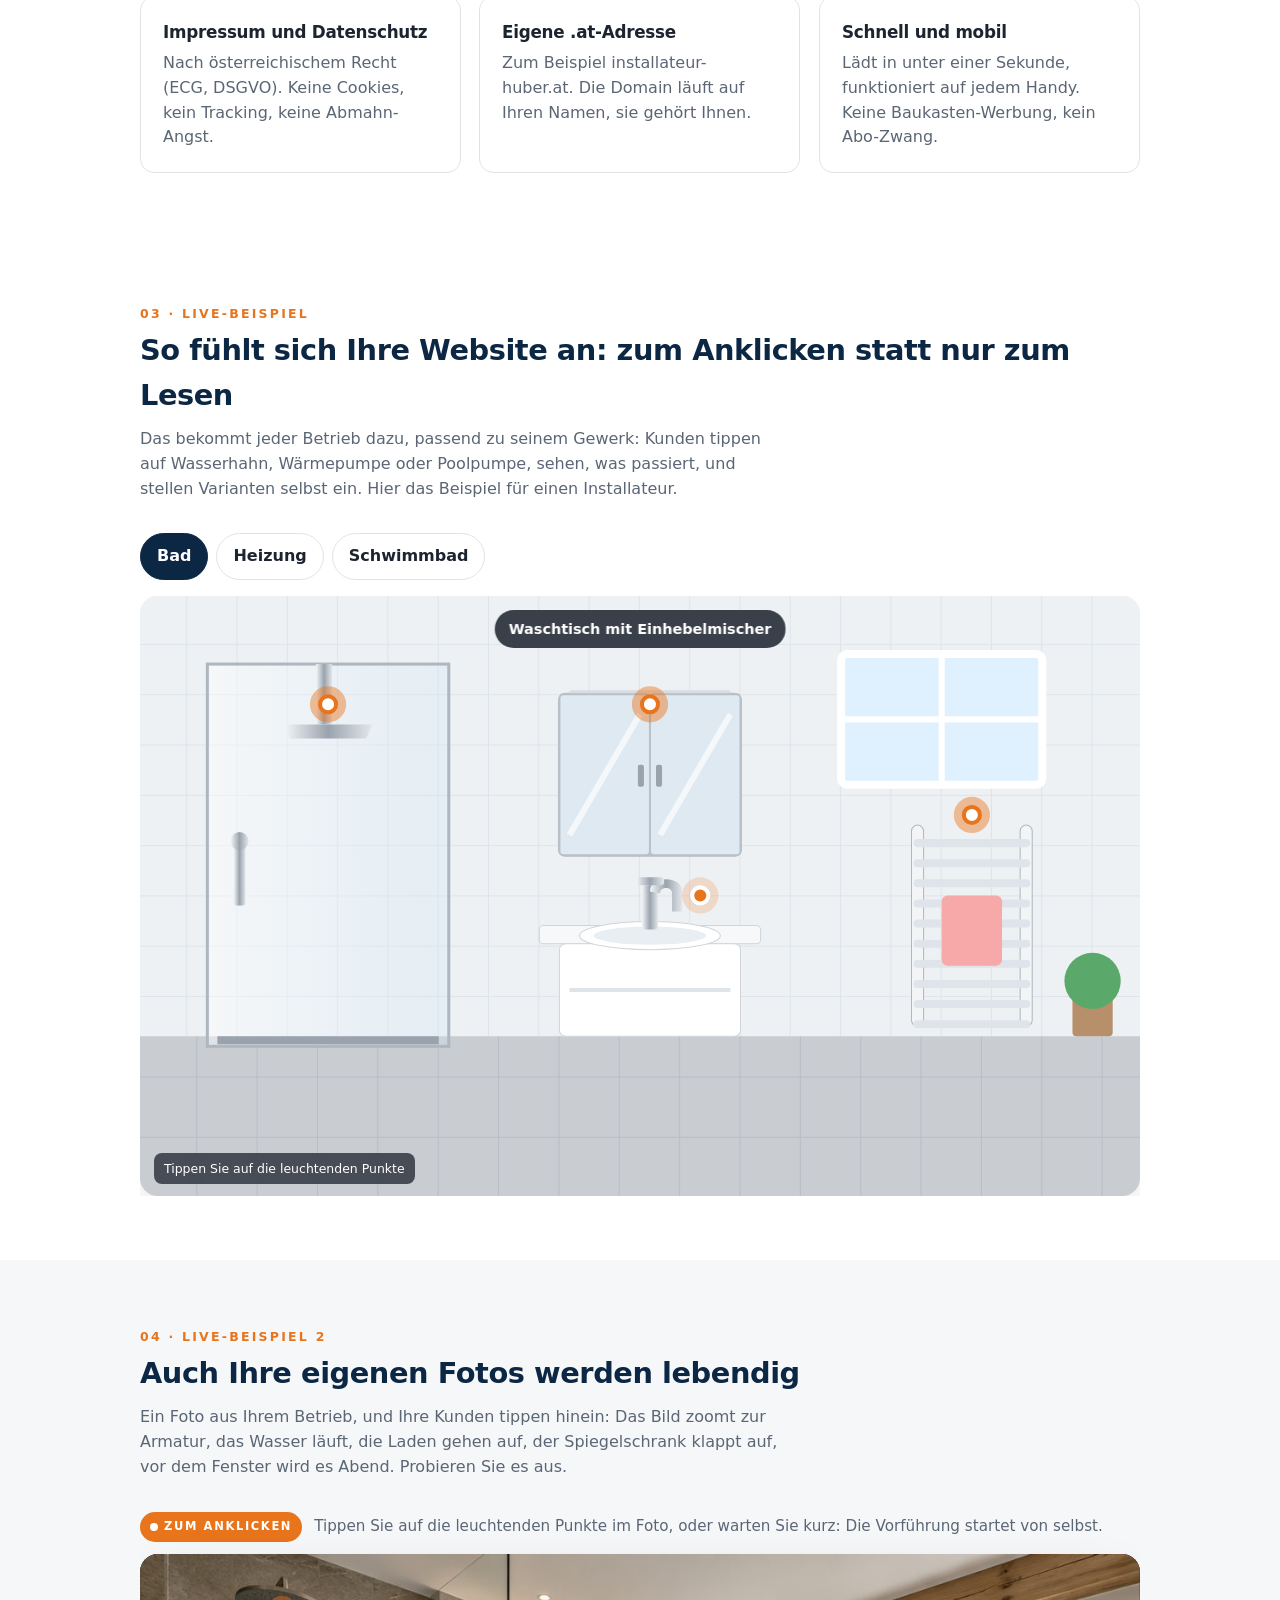
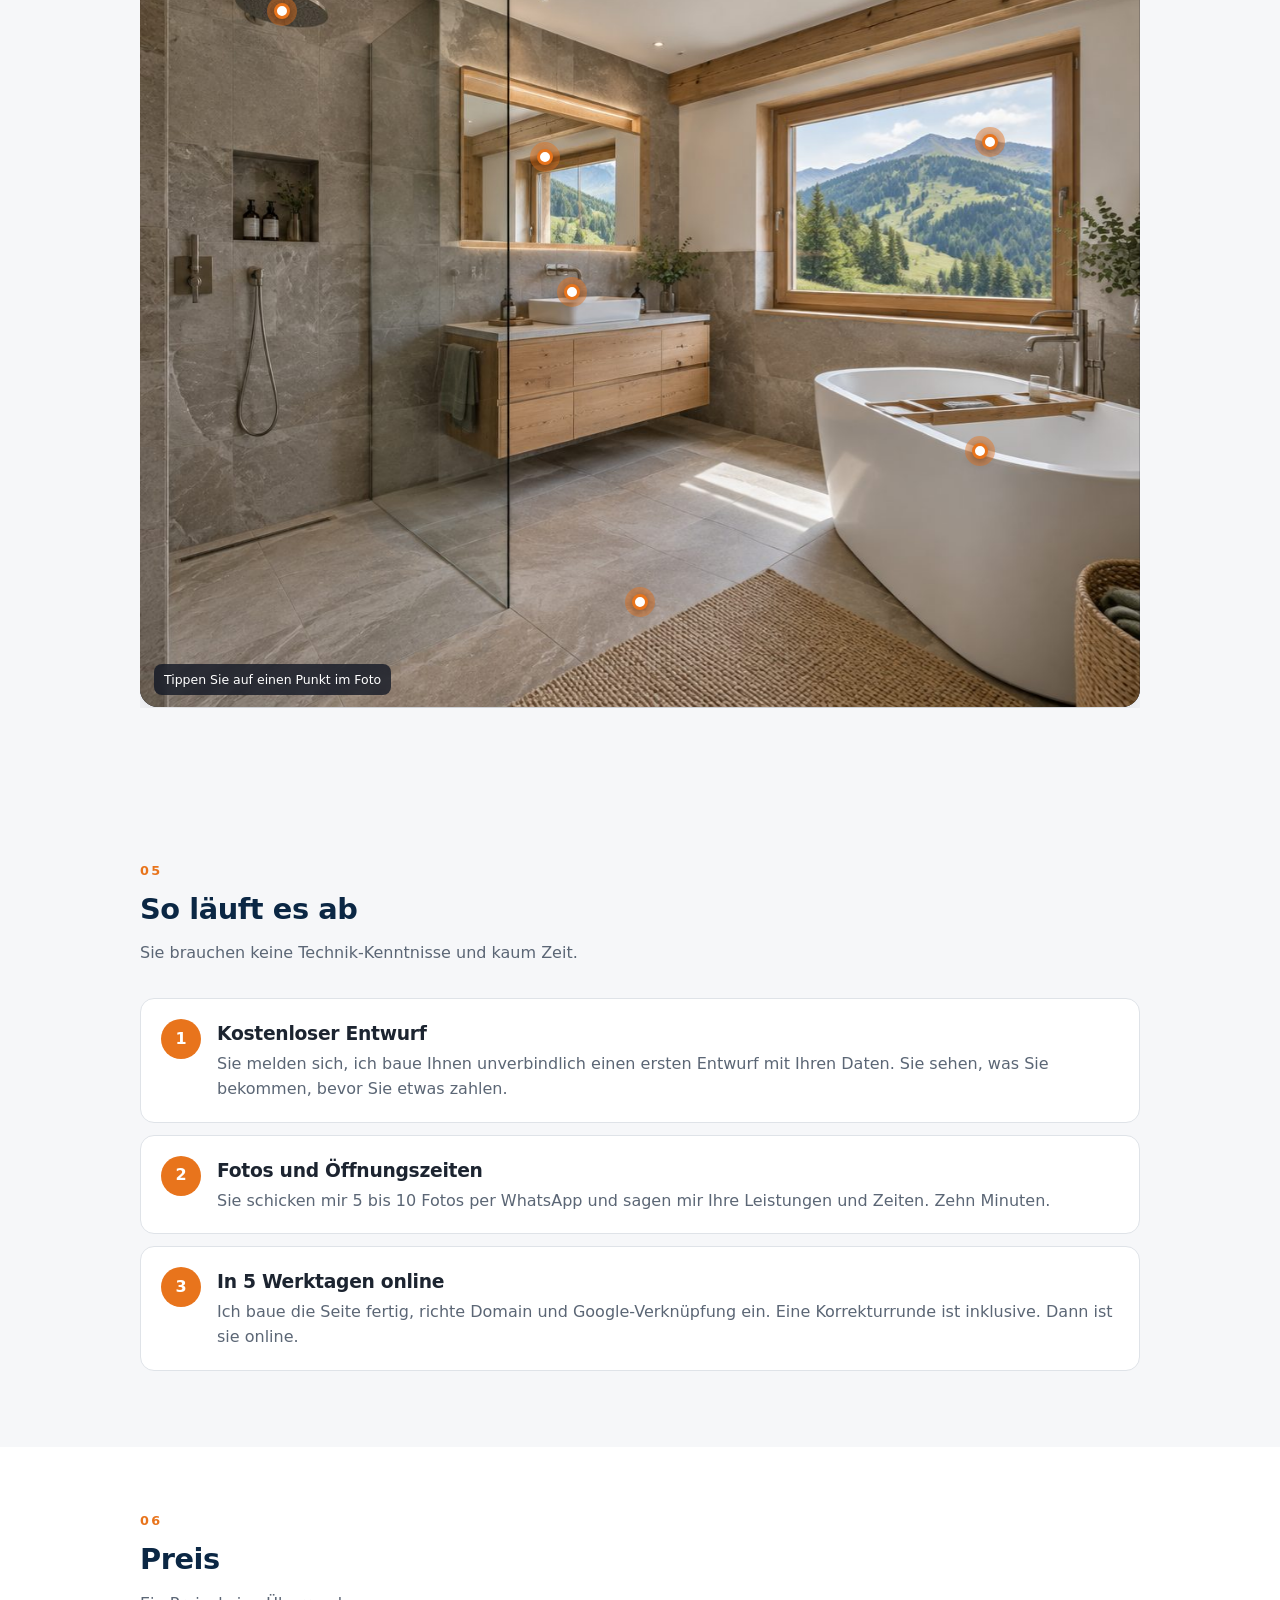
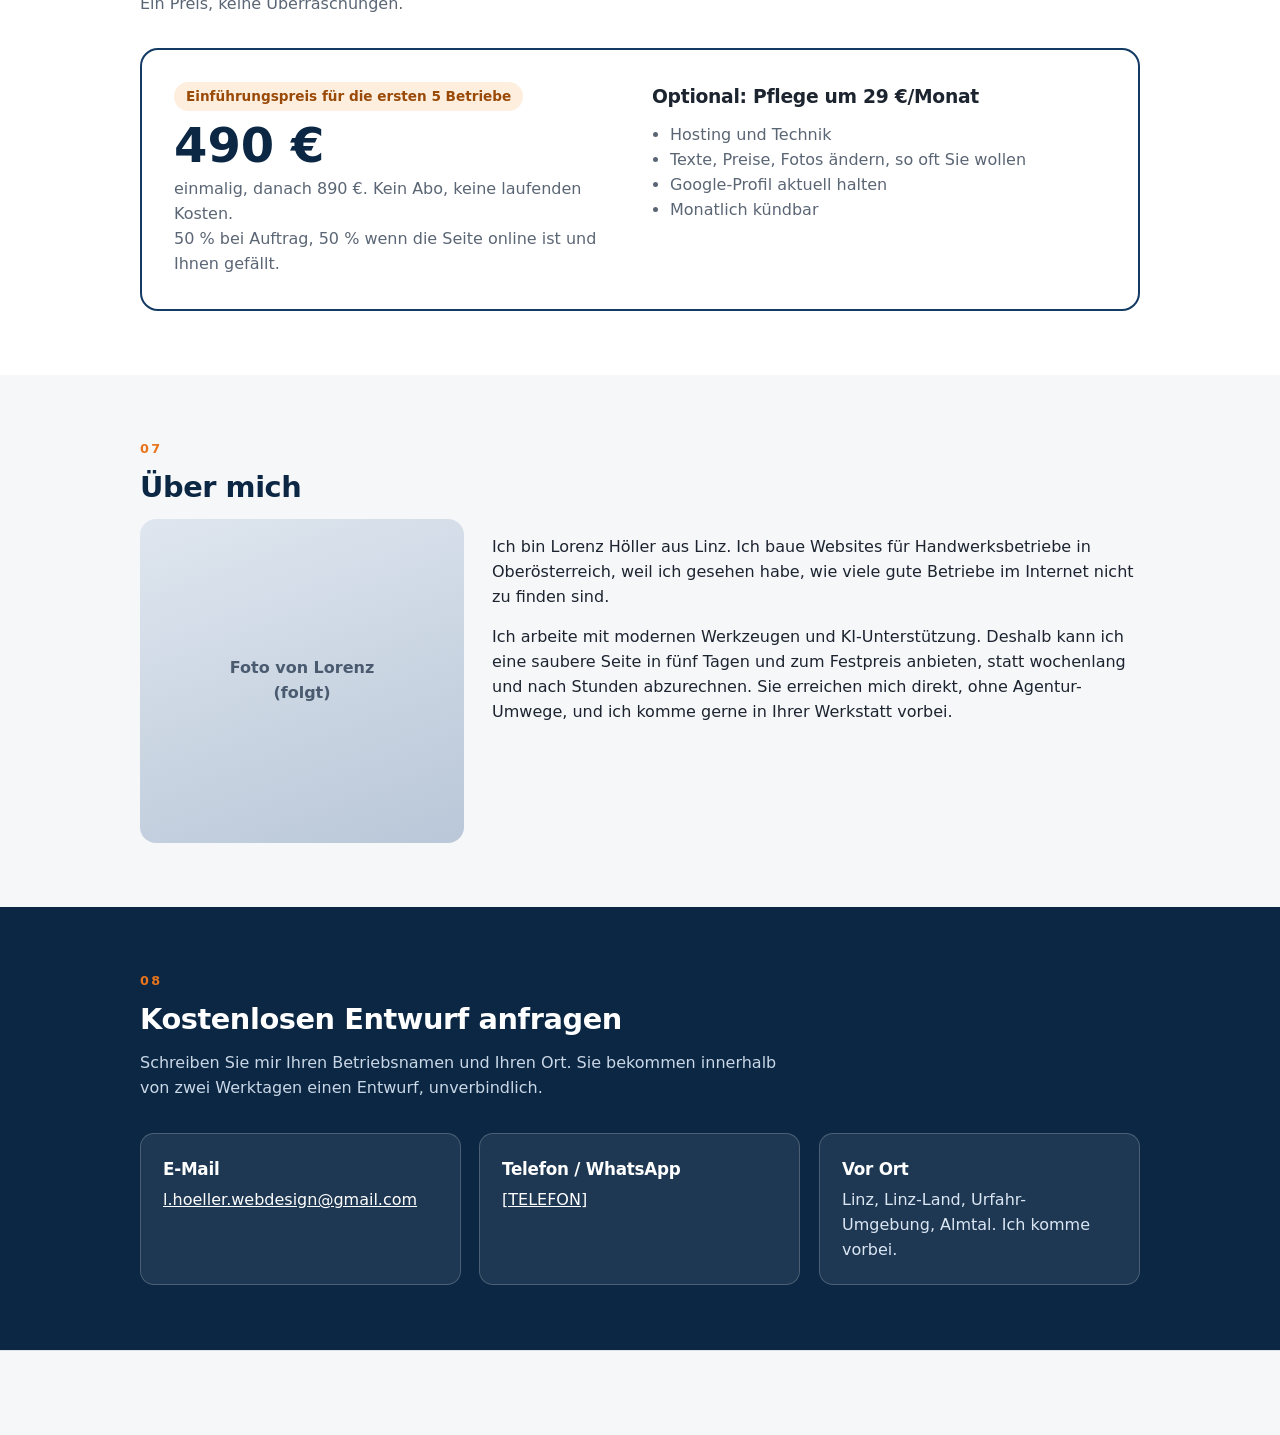
==== commit 6c21bdf2: "Impressum, Datenschutz, Startseite: 4040 Linz eingetragen Co-Authored-By: Claude Fable 5.1 <noreply@" ====
--- a/index.html
+++ b/index.html
@@ -144,7 +144,7 @@
   <div class="about">
     <div class="portrait">Foto von Lorenz<br>(folgt)</div>
     <div>
-      <p>Ich bin Lorenz Höller aus [ORT BEI LINZ]. Ich baue Websites für Handwerksbetriebe in Oberösterreich, weil ich gesehen habe, wie viele gute Betriebe im Internet nicht zu finden sind.</p>
+      <p>Ich bin Lorenz Höller aus Linz. Ich baue Websites für Handwerksbetriebe in Oberösterreich, weil ich gesehen habe, wie viele gute Betriebe im Internet nicht zu finden sind.</p>
       <p>Ich arbeite mit modernen Werkzeugen und KI-Unterstützung. Deshalb kann ich eine saubere Seite in fünf Tagen und zum Festpreis anbieten, statt wochenlang und nach Stunden abzurechnen. Sie erreichen mich direkt, ohne Agentur-Umwege, und ich komme gerne in Ihrer Werkstatt vorbei.</p>
     </div>
   </div>
--- a/assets/site.css
+++ b/assets/site.css
@@ -350,3 +350,11 @@
   .lb-fx .fx-panel{background:#fff}
 }
 @media (prefers-reduced-motion:reduce){.fx-cam,.fx-mark,.fx-slice,.fx-co{transition-duration:.01s}.fx-mark::before,.fx-flame,.fx-badge::before{animation:none}}
+.fx-slice-spin{border-radius:50%;transform-origin:50% 50%;transition:none}
+.fx-slice-spin.open{animation:fxspin var(--spd,1s) linear infinite}
+@keyframes fxspin{to{transform:rotate(360deg)}}
+.fx-car{position:absolute;transform:translateY(95%) scale(1.25);opacity:0;transition:transform 2.4s cubic-bezier(.4,0,.2,1),opacity .5s;transform-origin:50% 100%;filter:drop-shadow(0 8px 8px rgba(0,0,0,.4));pointer-events:none}
+.fx-car svg{width:100%;height:auto;display:block}
+.fx-car.in{transform:none;opacity:1}
+.fx-car .wheel{transform-box:fill-box;transform-origin:center}
+.fx-car.in .wheel{animation:fxspin .45s linear 5}
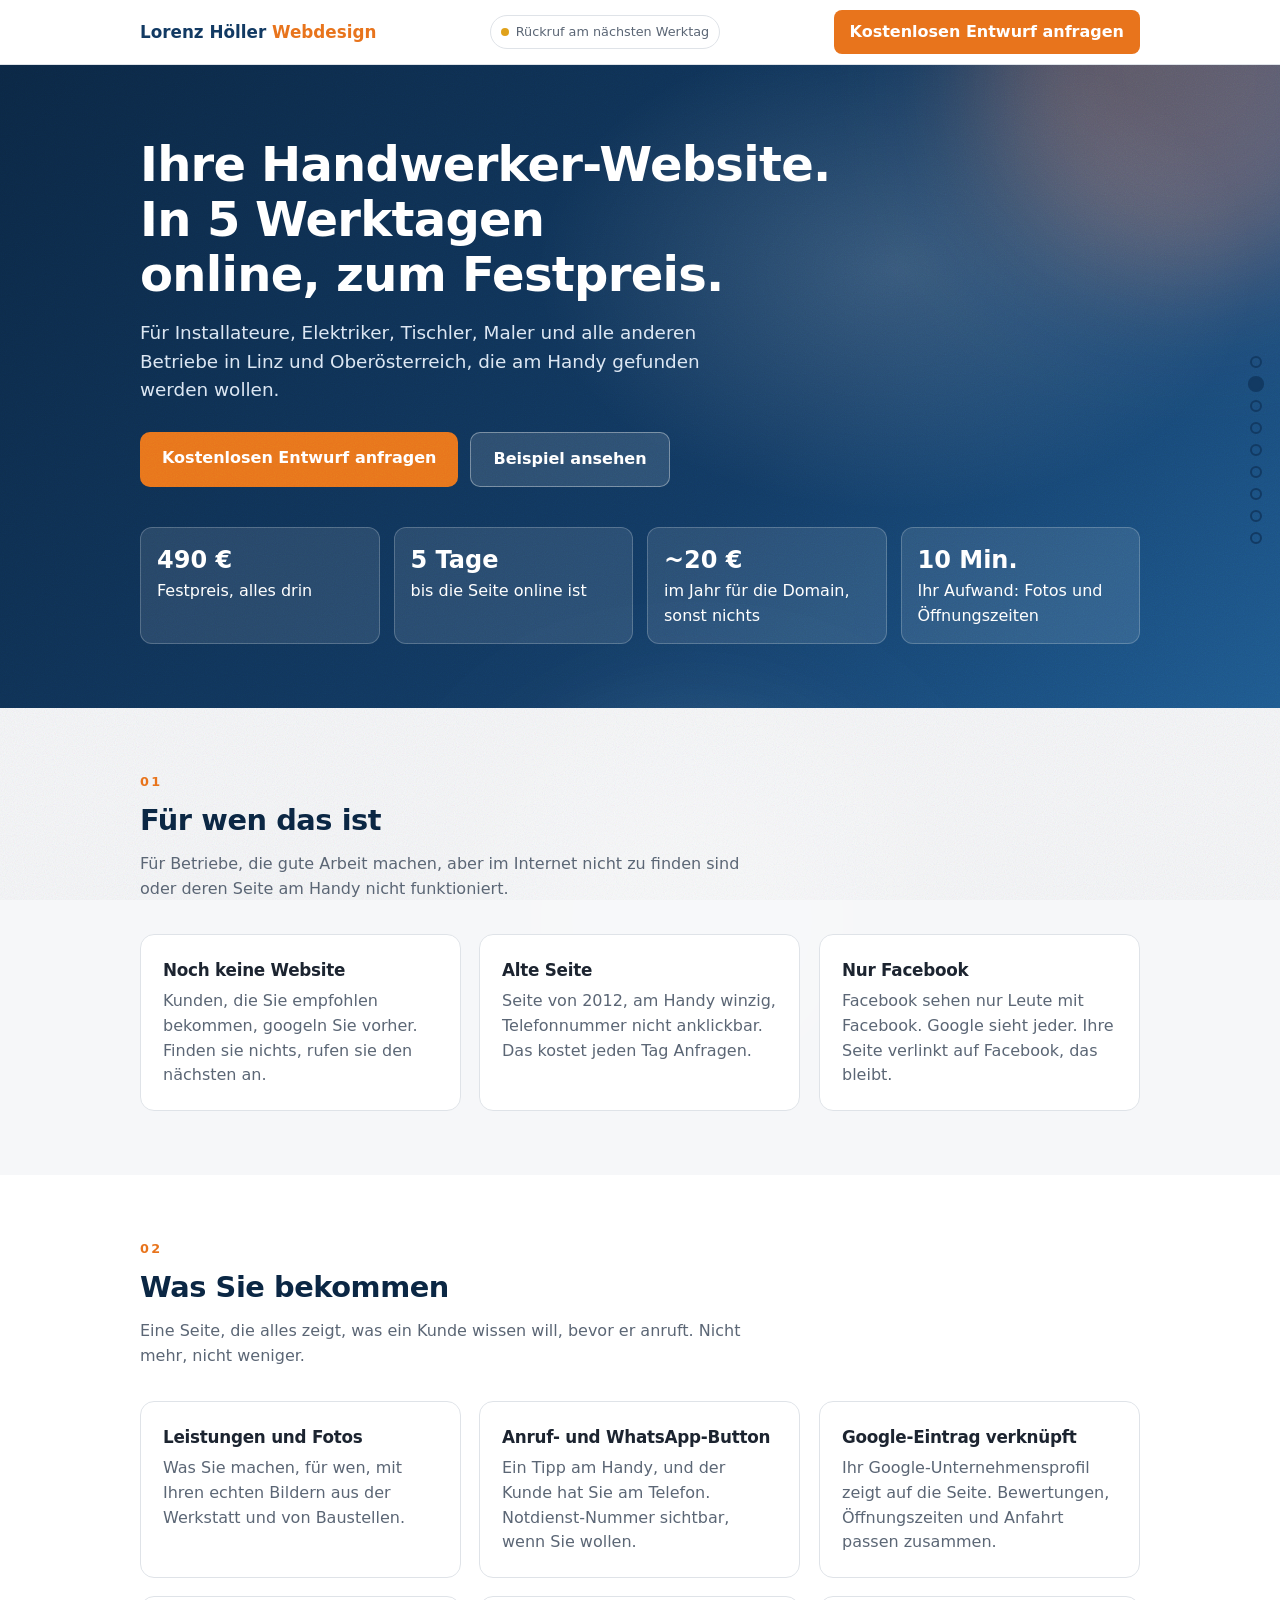
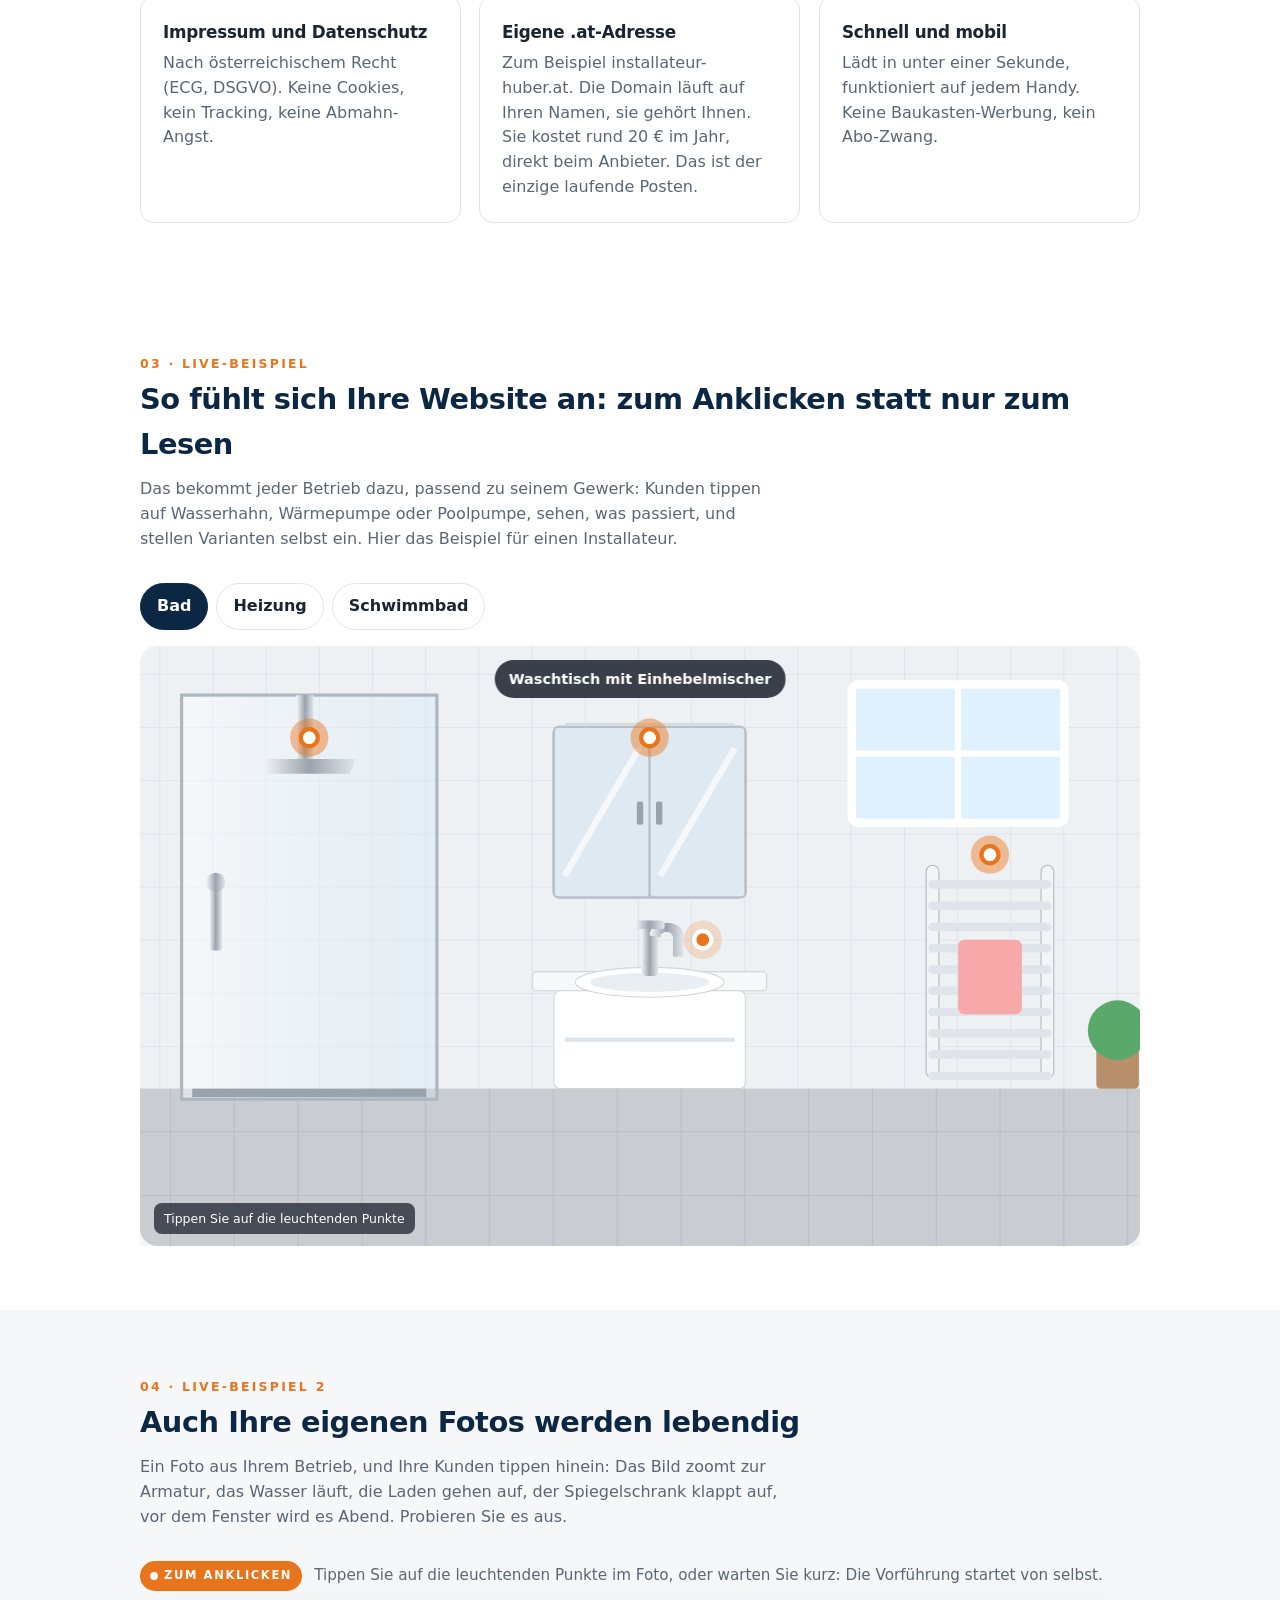
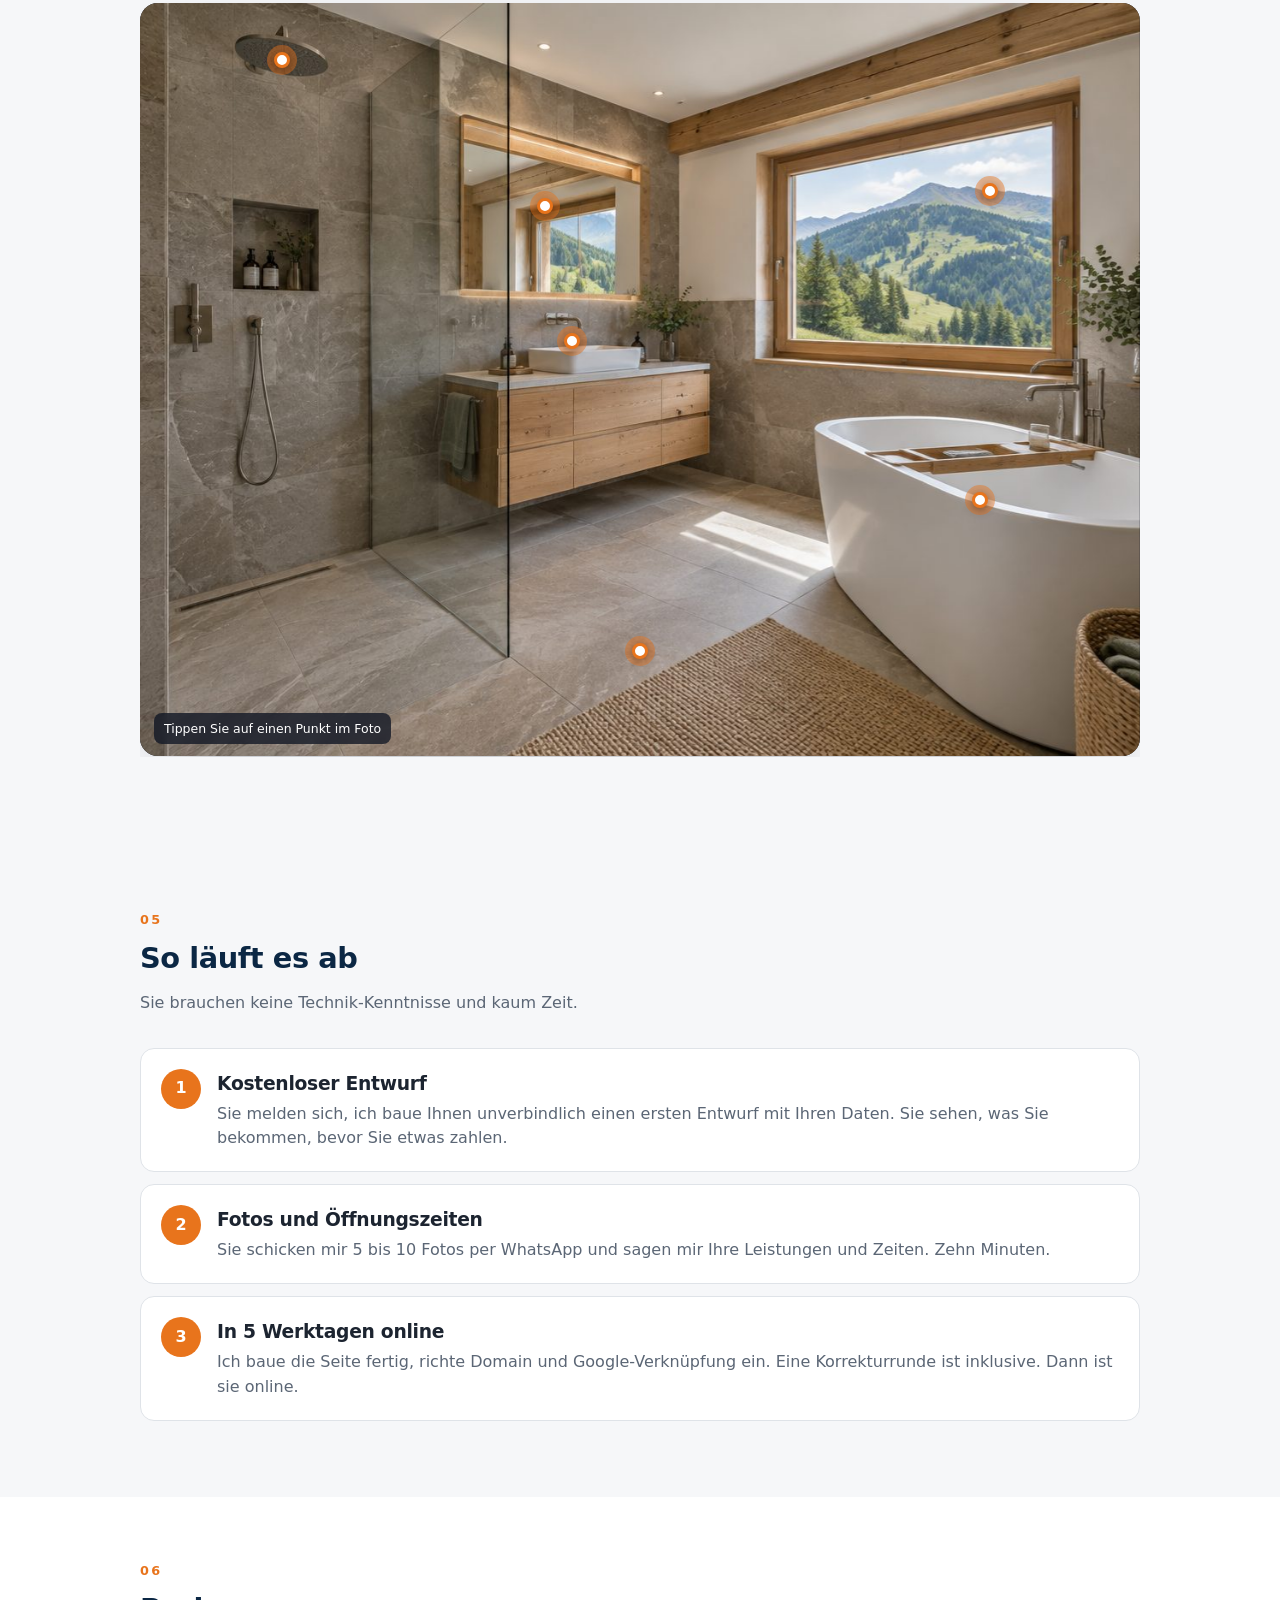
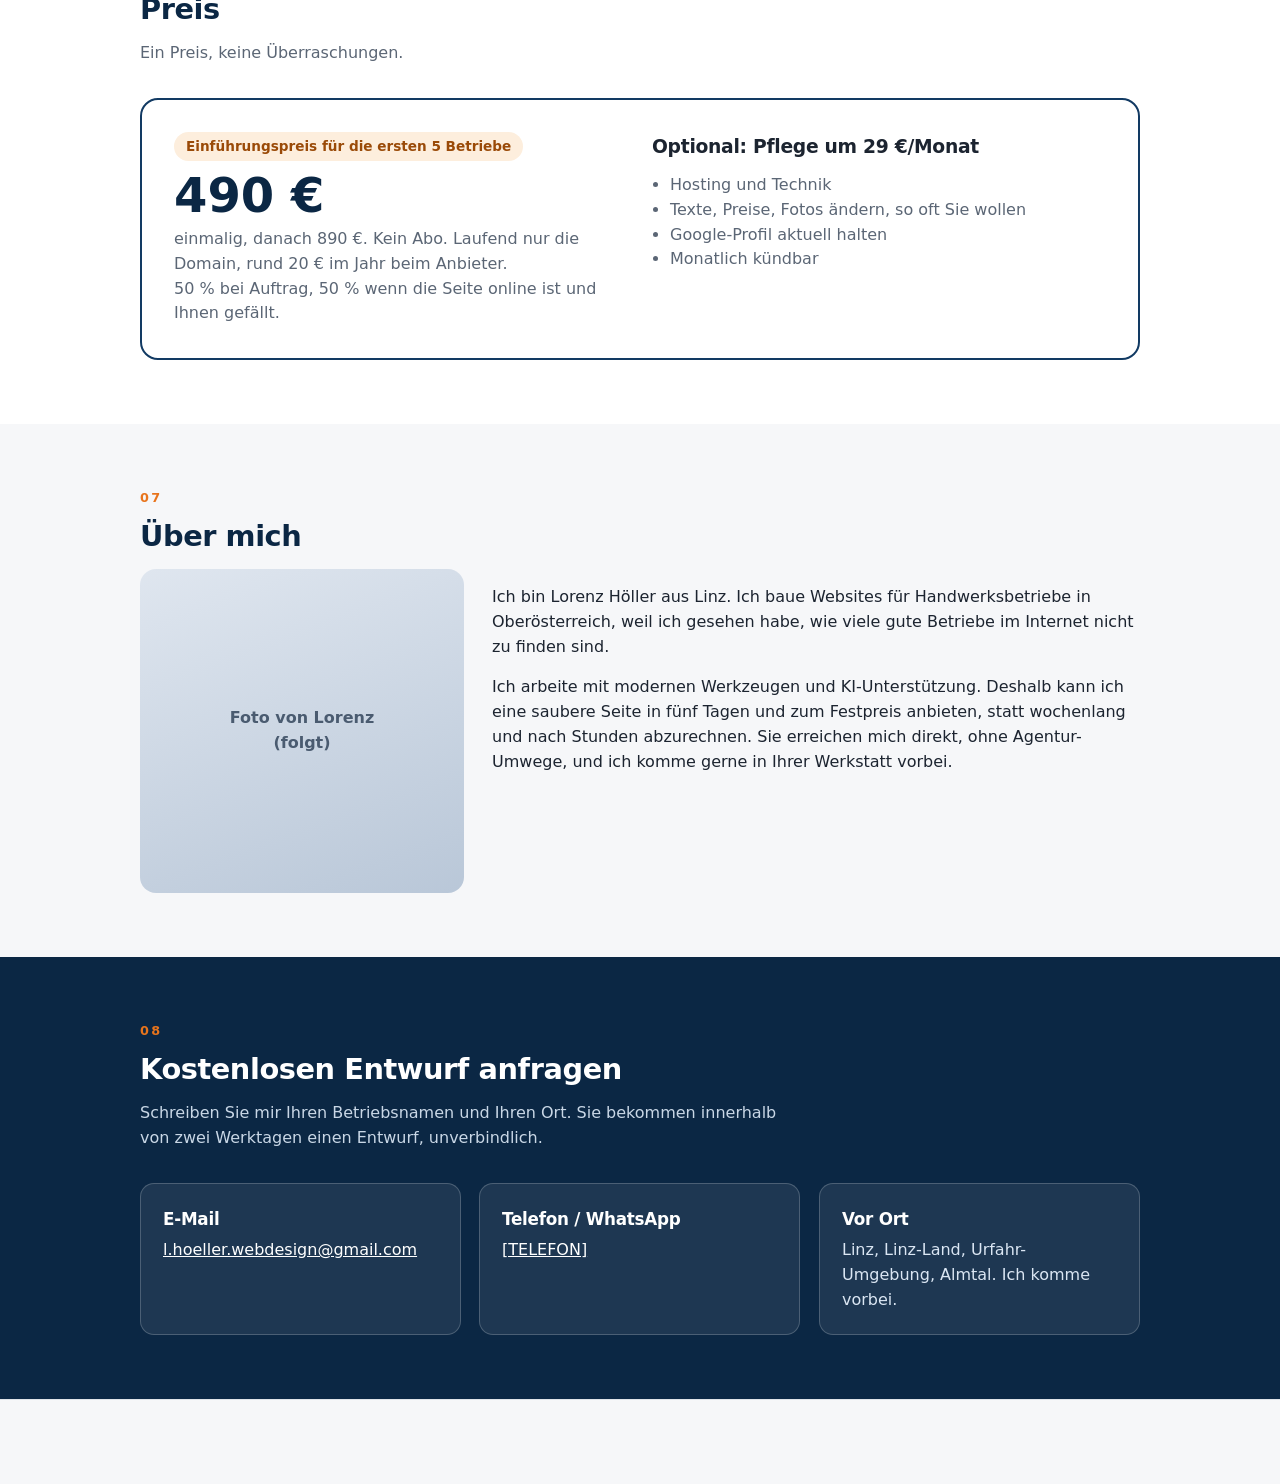
==== commit 70855461: "Ehrliche Kostenangabe: Domain rund 20 € im Jahr statt 0 € laufende Kosten Co-Authored-By: Claude Fab" ====
--- a/index.html
+++ b/index.html
@@ -71,7 +71,7 @@
   <div class="facts">
     <div class="fact"><b>490 €</b>Festpreis, alles drin</div>
     <div class="fact"><b>5 Tage</b>bis die Seite online ist</div>
-    <div class="fact"><b>0 €</b>laufende Kosten (Pflege optional)</div>
+    <div class="fact"><b>~20 €</b>im Jahr für die Domain, sonst nichts</div>
     <div class="fact"><b>10 Min.</b>Ihr Aufwand: Fotos und Öffnungszeiten</div>
   </div>
 </div></div>
@@ -94,7 +94,7 @@
     <div class="card"><h3>Anruf- und WhatsApp-Button</h3><p>Ein Tipp am Handy, und der Kunde hat Sie am Telefon. Notdienst-Nummer sichtbar, wenn Sie wollen.</p></div>
     <div class="card"><h3>Google-Eintrag verknüpft</h3><p>Ihr Google-Unternehmensprofil zeigt auf die Seite. Bewertungen, Öffnungszeiten und Anfahrt passen zusammen.</p></div>
     <div class="card"><h3>Impressum und Datenschutz</h3><p>Nach österreichischem Recht (ECG, DSGVO). Keine Cookies, kein Tracking, keine Abmahn-Angst.</p></div>
-    <div class="card"><h3>Eigene .at-Adresse</h3><p>Zum Beispiel installateur-huber.at. Die Domain läuft auf Ihren Namen, sie gehört Ihnen.</p></div>
+    <div class="card"><h3>Eigene .at-Adresse</h3><p>Zum Beispiel installateur-huber.at. Die Domain läuft auf Ihren Namen, sie gehört Ihnen. Sie kostet rund 20 € im Jahr, direkt beim Anbieter. Das ist der einzige laufende Posten.</p></div>
     <div class="card"><h3>Schnell und mobil</h3><p>Lädt in unter einer Sekunde, funktioniert auf jedem Handy. Keine Baukasten-Werbung, kein Abo-Zwang.</p></div>
   </div>
 </div></section>
@@ -125,7 +125,7 @@
     <div>
       <span class="badge">Einführungspreis für die ersten 5 Betriebe</span>
       <div class="big">490 €</div>
-      <p style="color:var(--mute);margin:8px 0 0">einmalig, danach 890 €. Kein Abo, keine laufenden Kosten.<br>50 % bei Auftrag, 50 % wenn die Seite online ist und Ihnen gefällt.</p>
+      <p style="color:var(--mute);margin:8px 0 0">einmalig, danach 890 €. Kein Abo. Laufend nur die Domain, rund 20 € im Jahr beim Anbieter.<br>50 % bei Auftrag, 50 % wenn die Seite online ist und Ihnen gefällt.</p>
     </div>
     <div>
       <h3 style="margin:0">Optional: Pflege um 29 €/Monat</h3>
--- a/assets/site.css
+++ b/assets/site.css
@@ -358,3 +358,23 @@
 .fx-car.in{transform:none;opacity:1}
 .fx-car .wheel{transform-box:fill-box;transform-origin:center}
 .fx-car.in .wheel{animation:fxspin .45s linear 5}
+
+/* ---------- Hero: Hintergrundfoto anklickbar ---------- */
+.fx-hero-marks{position:absolute;inset:0;z-index:2;pointer-events:none;--z:1}
+.fx-hero-marks .fx-mark{transition:none}
+.fx-hero-marks .fx-mark[hidden]{display:none}
+.fx-hero-marks .fx-mark span{opacity:.92;background:rgba(11,18,32,.62);font-weight:700}
+.fx-hero-marks .fx-mark:hover span{background:rgba(11,18,32,.9)}
+.fx-hero-cta{position:absolute;right:max(20px,calc((100% - 1040px) / 2 + 20px));bottom:22px;z-index:2;display:inline-flex;align-items:center;gap:9px;background:rgba(255,255,255,.14);border:1px solid rgba(255,255,255,.4);color:#fff;padding:9px 15px;border-radius:999px;font:inherit;font-weight:700;font-size:.85rem;cursor:pointer;backdrop-filter:blur(8px);transition:background .25s}
+.fx-hero-cta:hover{background:rgba(255,255,255,.26)}
+.fx-hero-cta i{width:9px;height:9px;border-radius:50%;background:#fff;animation:fxblink 1.6s infinite}
+.fx-ov figcaption{max-width:900px}
+@media (max-width:720px){
+  .fx-hero-marks{display:none}
+  .fx-hero-cta{right:16px;bottom:16px}
+  .hero .wrap{transform:none}
+}
+.fx-hero-marks .fx-mark-r span{left:auto;right:-6px;transform:translate(0,-100%)}
+.fx-inside-lit{position:absolute;inset:0;background:radial-gradient(ellipse at 50% 70%,rgba(255,222,170,.95),rgba(255,196,120,.5) 38%,rgba(120,80,40,.15) 70%,transparent 90%);opacity:0;transition:opacity .7s;pointer-events:none}
+.fx-inside-lit.on{opacity:1}
+.fx-tintm{position:absolute;inset:0;opacity:0;transition:opacity .7s,background .7s;pointer-events:none;-webkit-mask-size:100% 100%;mask-size:100% 100%;-webkit-mask-repeat:no-repeat;mask-repeat:no-repeat}
